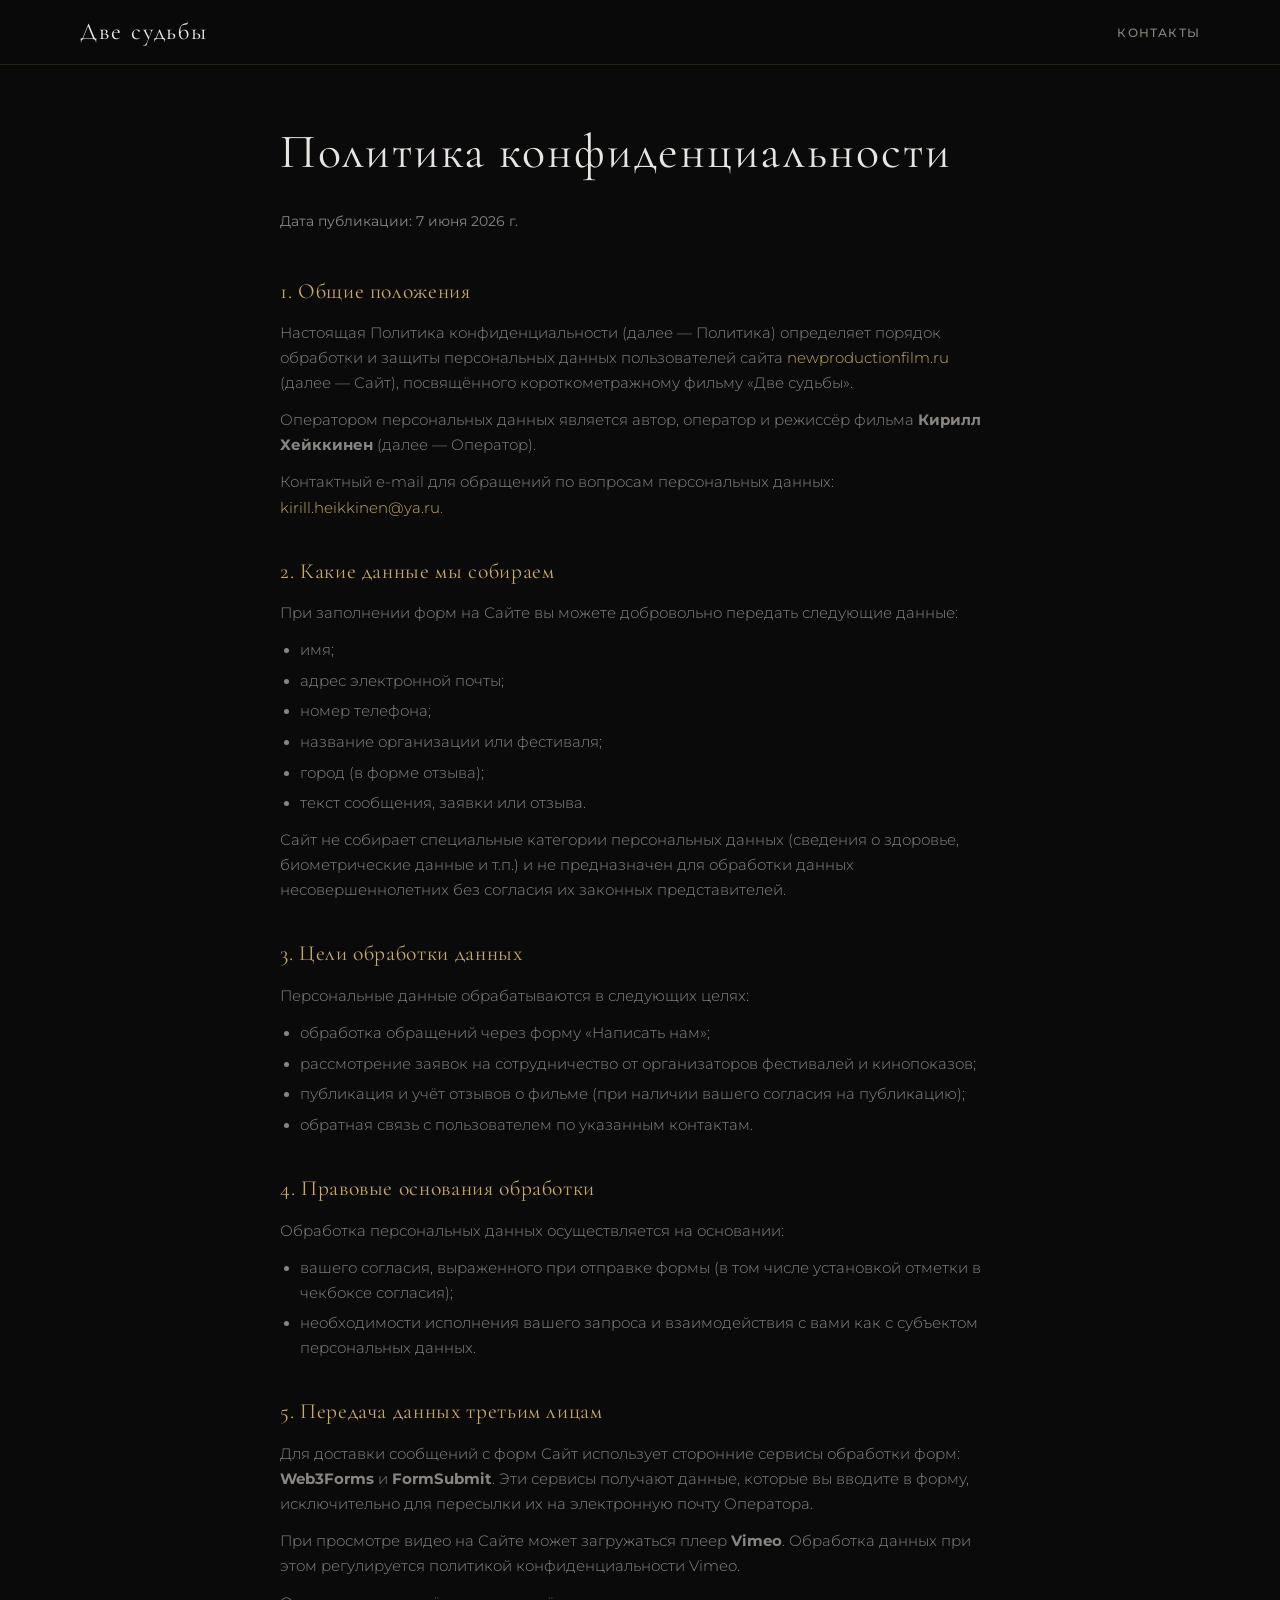
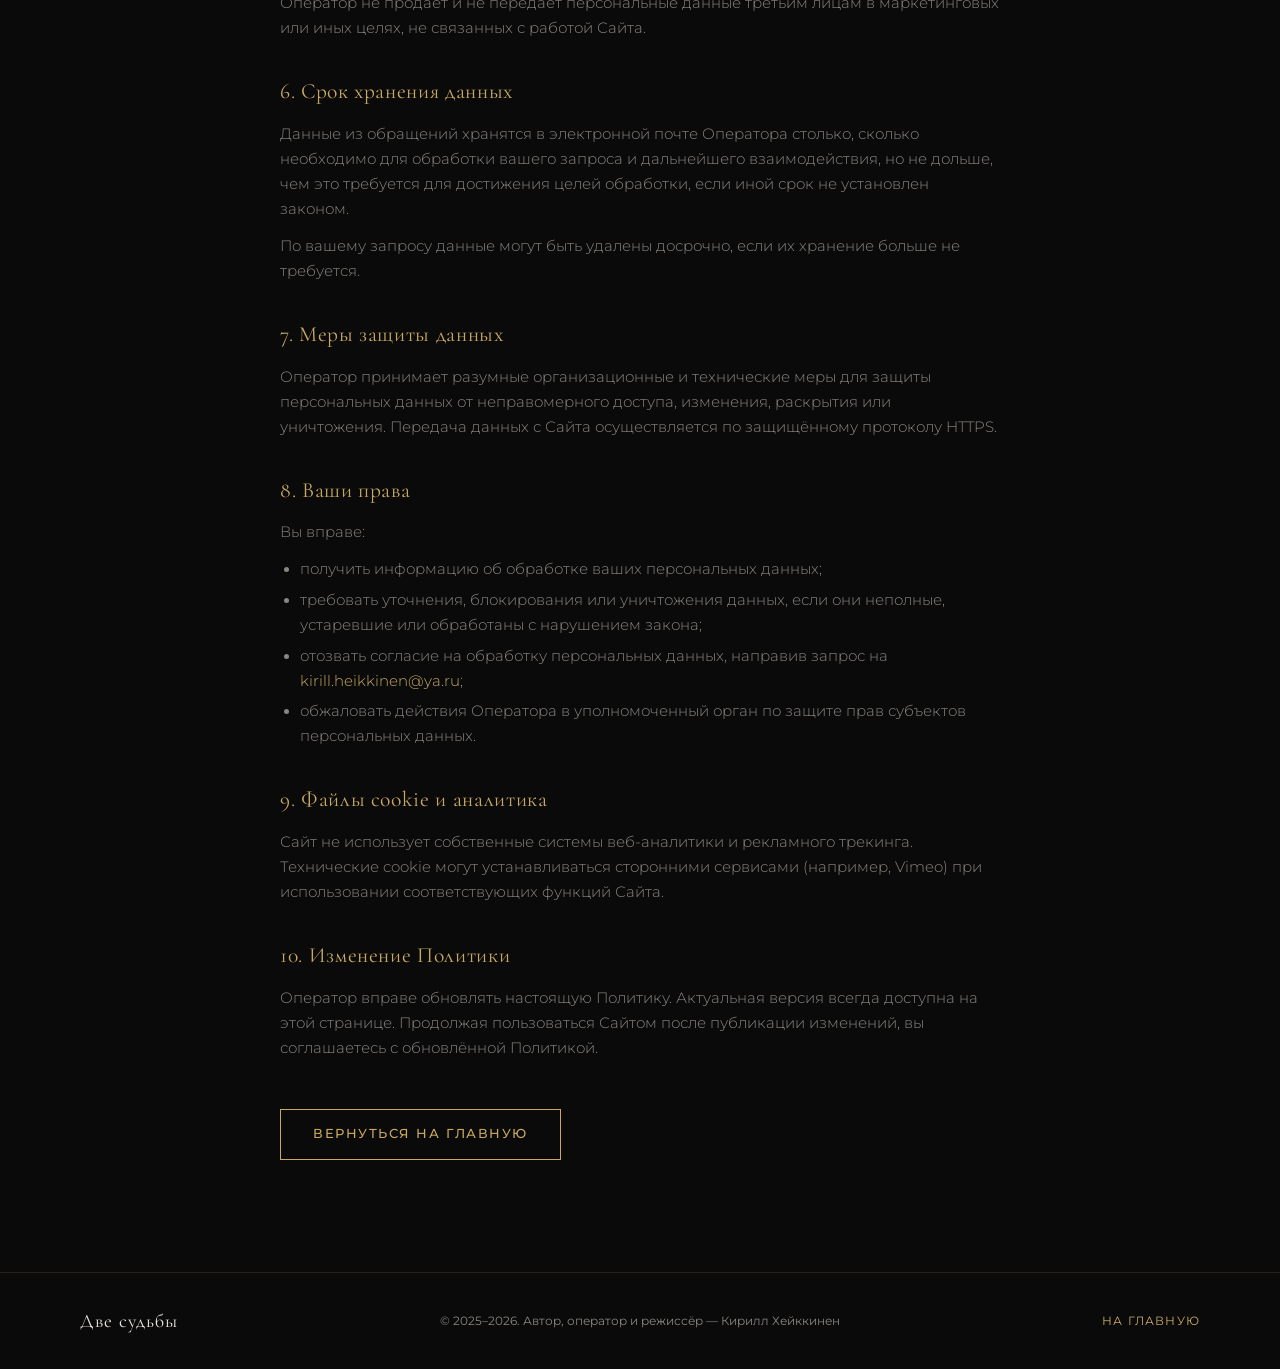
==== privacy.html @ acccfbc7 "политика конфеденциальности" ====
<!DOCTYPE html>
<html lang="ru">
<head>
  <meta charset="UTF-8">
  <meta name="viewport" content="width=device-width, initial-scale=1.0">
  <meta name="description" content="Политика конфиденциальности сайта короткометражного фильма «Две судьбы».">
  <title>Политика конфиденциальности — Две судьбы</title>
  <link rel="preconnect" href="https://fonts.googleapis.com">
  <link rel="preconnect" href="https://fonts.gstatic.com" crossorigin>
  <link href="https://fonts.googleapis.com/css2?family=Cormorant+Garamond:ital,wght@0,400;0,600;1,400&family=Montserrat:wght@300;400;500;600&display=swap" rel="stylesheet">
  <link rel="stylesheet" href="styles.css">
</head>
<body>
  <header class="header" id="top">
    <nav class="nav container">
      <a href="index.html" class="nav__logo">Две судьбы</a>
      <ul class="nav__list">
        <li><a href="index.html#contact">Контакты</a></li>
      </ul>
    </nav>
  </header>

  <main class="legal section">
    <div class="container legal__content">
      <h1 class="section__title">Политика конфиденциальности</h1>
      <p class="legal__updated">Дата публикации: 7 июня 2026 г.</p>

      <section class="legal__block">
        <h2>1. Общие положения</h2>
        <p>
          Настоящая Политика конфиденциальности (далее — Политика) определяет порядок обработки
          и защиты персональных данных пользователей сайта
          <a href="https://newproductionfilm.ru">newproductionfilm.ru</a>
          (далее — Сайт), посвящённого короткометражному фильму «Две судьбы».
        </p>
        <p>
          Оператором персональных данных является автор, оператор и режиссёр фильма
          <strong>Кирилл Хейккинен</strong> (далее — Оператор).
        </p>
        <p>
          Контактный e-mail для обращений по вопросам персональных данных:
          <a href="mailto:kirill.heikkinen@ya.ru">kirill.heikkinen@ya.ru</a>.
        </p>
      </section>

      <section class="legal__block">
        <h2>2. Какие данные мы собираем</h2>
        <p>При заполнении форм на Сайте вы можете добровольно передать следующие данные:</p>
        <ul>
          <li>имя;</li>
          <li>адрес электронной почты;</li>
          <li>номер телефона;</li>
          <li>название организации или фестиваля;</li>
          <li>город (в форме отзыва);</li>
          <li>текст сообщения, заявки или отзыва.</li>
        </ul>
        <p>
          Сайт не собирает специальные категории персональных данных (сведения о здоровье,
          биометрические данные и т.п.) и не предназначен для обработки данных несовершеннолетних
          без согласия их законных представителей.
        </p>
      </section>

      <section class="legal__block">
        <h2>3. Цели обработки данных</h2>
        <p>Персональные данные обрабатываются в следующих целях:</p>
        <ul>
          <li>обработка обращений через форму «Написать нам»;</li>
          <li>рассмотрение заявок на сотрудничество от организаторов фестивалей и кинопоказов;</li>
          <li>публикация и учёт отзывов о фильме (при наличии вашего согласия на публикацию);</li>
          <li>обратная связь с пользователем по указанным контактам.</li>
        </ul>
      </section>

      <section class="legal__block">
        <h2>4. Правовые основания обработки</h2>
        <p>Обработка персональных данных осуществляется на основании:</p>
        <ul>
          <li>вашего согласия, выраженного при отправке формы (в том числе установкой отметки в чекбоксе согласия);</li>
          <li>необходимости исполнения вашего запроса и взаимодействия с вами как с субъектом персональных данных.</li>
        </ul>
      </section>

      <section class="legal__block">
        <h2>5. Передача данных третьим лицам</h2>
        <p>
          Для доставки сообщений с форм Сайт использует сторонние сервисы обработки форм:
          <strong>Web3Forms</strong> и <strong>FormSubmit</strong>. Эти сервисы получают данные,
          которые вы вводите в форму, исключительно для пересылки их на электронную почту Оператора.
        </p>
        <p>
          При просмотре видео на Сайте может загружаться плеер <strong>Vimeo</strong>.
          Обработка данных при этом регулируется политикой конфиденциальности Vimeo.
        </p>
        <p>
          Оператор не продаёт и не передаёт персональные данные третьим лицам в маркетинговых
          или иных целях, не связанных с работой Сайта.
        </p>
      </section>

      <section class="legal__block">
        <h2>6. Срок хранения данных</h2>
        <p>
          Данные из обращений хранятся в электронной почте Оператора столько, сколько необходимо
          для обработки вашего запроса и дальнейшего взаимодействия, но не дольше, чем это требуется
          для достижения целей обработки, если иной срок не установлен законом.
        </p>
        <p>
          По вашему запросу данные могут быть удалены досрочно, если их хранение больше не требуется.
        </p>
      </section>

      <section class="legal__block">
        <h2>7. Меры защиты данных</h2>
        <p>
          Оператор принимает разумные организационные и технические меры для защиты персональных
          данных от неправомерного доступа, изменения, раскрытия или уничтожения. Передача данных
          с Сайта осуществляется по защищённому протоколу HTTPS.
        </p>
      </section>

      <section class="legal__block">
        <h2>8. Ваши права</h2>
        <p>Вы вправе:</p>
        <ul>
          <li>получить информацию об обработке ваших персональных данных;</li>
          <li>требовать уточнения, блокирования или уничтожения данных, если они неполные, устаревшие или обработаны с нарушением закона;</li>
          <li>отозвать согласие на обработку персональных данных, направив запрос на
            <a href="mailto:kirill.heikkinen@ya.ru">kirill.heikkinen@ya.ru</a>;</li>
          <li>обжаловать действия Оператора в уполномоченный орган по защите прав субъектов персональных данных.</li>
        </ul>
      </section>

      <section class="legal__block">
        <h2>9. Файлы cookie и аналитика</h2>
        <p>
          Сайт не использует собственные системы веб-аналитики и рекламного трекинга.
          Технические cookie могут устанавливаться сторонними сервисами (например, Vimeo)
          при использовании соответствующих функций Сайта.
        </p>
      </section>

      <section class="legal__block">
        <h2>10. Изменение Политики</h2>
        <p>
          Оператор вправе обновлять настоящую Политику. Актуальная версия всегда доступна
          на этой странице. Продолжая пользоваться Сайтом после публикации изменений,
          вы соглашаетесь с обновлённой Политикой.
        </p>
      </section>

      <p class="legal__back">
        <a href="index.html" class="btn btn--outline">Вернуться на главную</a>
      </p>
    </div>
  </main>

  <footer class="footer">
    <div class="container footer__inner">
      <p class="footer__title">Две судьбы</p>
      <p class="footer__copy">© 2025–2026. Автор, оператор и режиссёр — Кирилл Хейккинен</p>
      <a href="index.html" class="footer__top">На главную</a>
    </div>
  </footer>

  <script src="script.js"></script>
</body>
</html>
---- styles.css ----
/* ===== Variables ===== */
@font-face {
  font-family: 'MADE Evolve Sans EVO';
  font-style: normal;
  font-weight: 400;
  font-display: swap;
  src: url('fonts/made-evolve-sans-evo-regular.woff') format('woff');
}

:root {
  --bg: #0a0a0a;
  --bg-elevated: #111111;
  --bg-card: #161616;
  --text: #e8e4df;
  --text-muted: #8a8580;
  --accent: #c9a962;
  --accent-dim: #9a7d3a;
  --border: rgba(201, 169, 98, 0.15);
  --font-display: 'Cormorant Garamond', Georgia, serif;
  --font-body: 'Montserrat', system-ui, sans-serif;
  --container: min(1120px, 92vw);
  --radius: 4px;
  --transition: 0.35s cubic-bezier(0.4, 0, 0.2, 1);
}

/* ===== Reset ===== */
*, *::before, *::after { box-sizing: border-box; margin: 0; padding: 0; }

html {
  scroll-behavior: smooth;
  font-size: 16px;
}

body {
  font-family: var(--font-body);
  background: var(--bg);
  color: var(--text);
  line-height: 1.7;
  overflow-x: hidden;
}

img, video, iframe { display: block; max-width: 100%; }

a { color: var(--accent); text-decoration: none; transition: color var(--transition); }
a:hover { color: #dfc87a; }

.container { width: var(--container); margin-inline: auto; }

/* ===== Typography ===== */
.section { padding: clamp(4rem, 10vw, 7rem) 0; }

.section__title {
  font-family: var(--font-display);
  font-size: clamp(2rem, 5vw, 3rem);
  font-weight: 400;
  letter-spacing: 0.04em;
  margin-bottom: 1rem;
}

.section__subtitle {
  color: var(--text-muted);
  font-size: 0.95rem;
  font-weight: 300;
  max-width: 520px;
}

.section__header { margin-bottom: 2.5rem; }

/* ===== Buttons ===== */
.btn {
  display: inline-flex;
  align-items: center;
  justify-content: center;
  padding: 0.85rem 2rem;
  font-family: var(--font-body);
  font-size: 0.8rem;
  font-weight: 500;
  letter-spacing: 0.12em;
  text-transform: uppercase;
  border: none;
  cursor: pointer;
  transition: all var(--transition);
}

.btn--primary {
  background: var(--accent);
  color: var(--bg);
}

.btn--primary:hover {
  background: #dfc87a;
  color: var(--bg);
}

.btn--outline {
  background: transparent;
  color: var(--accent);
  border: 1px solid var(--accent);
}

.btn--outline:hover {
  background: var(--accent);
  color: var(--bg);
}

.btn--full { width: 100%; }

/* ===== Header ===== */
.header {
  position: fixed;
  top: 0;
  left: 0;
  right: 0;
  z-index: 100;
  background: rgba(10, 10, 10, 0.85);
  backdrop-filter: blur(12px);
  border-bottom: 1px solid var(--border);
}

.nav {
  display: flex;
  align-items: center;
  justify-content: space-between;
  height: 64px;
}

.nav__logo {
  font-family: var(--font-display);
  font-size: 1.5rem;
  color: var(--text);
  letter-spacing: 0.08em;
}

.nav__logo:hover { color: var(--accent); }

.nav__list {
  display: flex;
  gap: 1.75rem;
  list-style: none;
}

.nav__list a {
  color: var(--text-muted);
  font-size: 0.75rem;
  font-weight: 500;
  letter-spacing: 0.1em;
  text-transform: uppercase;
}

.nav__list a:hover { color: var(--text); }

.nav__toggle {
  display: none;
  flex-direction: column;
  gap: 5px;
  background: none;
  border: none;
  cursor: pointer;
  padding: 4px;
}

.nav__toggle span {
  display: block;
  width: 24px;
  height: 2px;
  background: var(--text);
  transition: var(--transition);
}

/* ===== Hero ===== */
.hero {
  position: relative;
  background: var(--bg);
  padding: calc(64px + 1.5rem) 0 4rem;
}

.hero__intro {
  text-align: center;
  margin-bottom: 1.75rem;
}

.hero__label {
  font-size: 0.7rem;
  letter-spacing: 0.25em;
  text-transform: uppercase;
  color: var(--accent);
  margin-bottom: 1rem;
}

.hero__title {
  font-family: 'MADE Evolve Sans EVO', var(--font-body), sans-serif;
  font-size: clamp(2.5rem, 10vw, 5.5rem);
  font-weight: 400;
  line-height: 1;
  letter-spacing: 0.06em;
  margin: 0;
}

.hero__photo {
  width: 100%;
  margin: 0;
  line-height: 0;
}

.hero__photo img {
  width: 100%;
  max-width: none;
  height: auto;
  display: block;
}

.hero__footer {
  text-align: center;
  max-width: 720px;
  margin-top: 2rem;
}

.hero__tagline {
  font-family: var(--font-display);
  font-size: clamp(1.1rem, 2.5vw, 1.45rem);
  font-style: italic;
  font-weight: 400;
  color: var(--text-muted);
  line-height: 1.6;
  margin: 0 0 2rem;
}

.hero__scroll {
  position: absolute;
  bottom: 2rem;
  left: 50%;
  transform: translateX(-50%);
  z-index: 2;
  display: flex;
  flex-direction: column;
  align-items: center;
  gap: 0.5rem;
  color: var(--text-muted);
  font-size: 0.65rem;
  letter-spacing: 0.2em;
  text-transform: uppercase;
  animation: bounce 2.5s ease-in-out infinite;
}

@keyframes bounce {
  0%, 100% { transform: translateX(-50%) translateY(0); }
  50% { transform: translateX(-50%) translateY(8px); }
}

/* ===== About ===== */
.about { background: var(--bg-elevated); }

.about__grid {
  display: grid;
  grid-template-columns: 1fr 1fr;
  gap: 3rem;
  align-items: start;
}

.about__text p {
  color: var(--text-muted);
  margin-bottom: 1.25rem;
  font-weight: 300;
}

.about__text strong { color: var(--accent); font-weight: 500; }

.about__stats {
  display: grid;
  grid-template-columns: 1fr 1fr;
  gap: 1rem;
}

.stat {
  background: var(--bg-card);
  border: 1px solid var(--border);
  padding: 1.5rem;
  text-align: center;
}

.stat__number {
  display: block;
  font-family: var(--font-display);
  font-size: 2rem;
  color: var(--accent);
  margin-bottom: 0.5rem;
}

.stat__label {
  font-size: 0.75rem;
  color: var(--text-muted);
  letter-spacing: 0.05em;
}

/* ===== Video ===== */
.video-block { max-width: 900px; margin-inline: auto; }

.video-wrapper {
  position: relative;
  aspect-ratio: 16 / 9;
  background: #000;
  border: 1px solid var(--border);
  overflow: hidden;
}

.video-wrapper iframe,
.video-wrapper video {
  position: absolute;
  inset: 0;
  width: 100%;
  height: 100%;
  border: none;
}

.video-poster {
  position: absolute;
  inset: 0;
  display: flex;
  flex-direction: column;
  align-items: center;
  justify-content: center;
  gap: 1.25rem;
  width: 100%;
  height: 100%;
  margin: 0;
  padding: 2rem;
  border: none;
  background:
    radial-gradient(ellipse at center, rgba(201, 169, 98, 0.12) 0%, transparent 70%),
    #000;
  color: var(--text);
  font-family: var(--font-body);
  cursor: pointer;
  transition: background var(--transition), color var(--transition);
}

.video-poster:hover,
.video-poster:focus-visible {
  background:
    radial-gradient(ellipse at center, rgba(201, 169, 98, 0.2) 0%, transparent 70%),
    #0d0d0d;
  color: var(--accent);
  outline: none;
}

.video-poster__icon {
  color: var(--accent);
  transition: transform var(--transition), color var(--transition);
}

.video-poster:hover .video-poster__icon,
.video-poster:focus-visible .video-poster__icon {
  transform: scale(1.06);
  color: #dfc87a;
}

.video-poster__label {
  font-size: 0.8rem;
  letter-spacing: 0.2em;
  text-transform: uppercase;
}

.video-block__hint {
  margin-top: 1rem;
  font-size: 0.75rem;
  color: var(--text-muted);
  text-align: center;
}

.video-block__hint code {
  background: var(--bg-card);
  padding: 0.15em 0.4em;
  border-radius: 3px;
  font-size: 0.85em;
}

/* ===== Team ===== */
.team { background: var(--bg-elevated); }

.team__featured {
  max-width: 560px;
  margin: 2.5rem auto 0;
  text-align: center;
}

.team__featured-photo {
  overflow: hidden;
  background: linear-gradient(135deg, #1a1815 0%, #0d0d0d 100%);
  border: 1px solid var(--border);
}

.team__featured-photo img {
  width: 100%;
  height: auto;
  object-fit: cover;
}

.team__featured-caption {
  margin-top: 1.75rem;
  color: var(--text-muted);
  font-size: 1rem;
  font-weight: 300;
  line-height: 1.7;
}

.team__featured-caption p + p {
  margin-top: 1.25rem;
}

.team__grid {
  display: grid;
  grid-template-columns: repeat(auto-fit, minmax(280px, 1fr));
  gap: 2rem;
  margin-top: 2.5rem;
}

.team-card {
  display: flex;
  flex-direction: column;
  background: var(--bg-card);
  border: 1px solid var(--border);
  overflow: hidden;
}

.team-card__photo {
  aspect-ratio: 4 / 5;
  overflow: hidden;
  background: linear-gradient(135deg, #1a1815 0%, #0d0d0d 100%);
}

.team-card__photo img {
  width: 100%;
  height: 100%;
  object-fit: cover;
  transition: transform 0.6s ease;
}

.team-card:hover .team-card__photo img { transform: scale(1.04); }

.team-card__photo--placeholder::after {
  content: 'Фото';
  position: absolute;
  inset: 0;
  display: flex;
  align-items: center;
  justify-content: center;
  color: var(--text-muted);
  font-size: 0.85rem;
  letter-spacing: 0.1em;
}

.team-card__photo { position: relative; }

.team-card__info { padding: 1.5rem; }

.team-card__info h3 {
  font-family: var(--font-display);
  font-size: 1.6rem;
  font-weight: 400;
  margin-bottom: 0.35rem;
}

.team-card__role {
  color: var(--accent);
  font-size: 0.8rem;
  letter-spacing: 0.08em;
  text-transform: uppercase;
  margin-bottom: 0.5rem;
}

.team-card__desc {
  color: var(--text-muted);
  font-size: 0.9rem;
  font-weight: 300;
}

/* ===== Vertical Videos ===== */
.vertical-videos {
  display: flex;
  justify-content: center;
  gap: 2rem;
  flex-wrap: wrap;
}

.vertical-video { text-align: center; }

.vertical-video__frame {
  width: min(280px, 80vw);
  aspect-ratio: 9 / 16;
  background: #000;
  border: 1px solid var(--border);
  overflow: hidden;
  margin-inline: auto;
}

.vertical-video__frame video {
  width: 100%;
  height: 100%;
  object-fit: cover;
}

.vertical-video__frame--placeholder {
  display: flex;
  align-items: center;
  justify-content: center;
  background: var(--bg-card);
}

.vertical-video__coming {
  text-align: center;
  color: var(--text-muted);
}

.vertical-video__coming svg { margin: 0 auto 1rem; opacity: 0.4; }

.vertical-video__coming p {
  font-size: 0.85rem;
  line-height: 1.5;
}

.vertical-video__caption {
  margin-top: 0.75rem;
  font-size: 0.8rem;
  color: var(--text-muted);
  letter-spacing: 0.08em;
}

/* ===== Gallery ===== */
.gallery { background: var(--bg); }

.gallery__grid {
  display: grid;
  grid-template-columns: repeat(6, 1fr);
  gap: 1rem;
  max-width: 960px;
  margin-inline: auto;
}

.gallery__item {
  position: relative;
  overflow: hidden;
  border: 1px solid var(--border);
  padding: 0;
  cursor: pointer;
  background: var(--bg-card);
  min-height: 0;
}

.gallery__item--hero {
  grid-column: 1 / -1;
  aspect-ratio: 3 / 2;
}

.gallery__item--pair {
  grid-column: span 3;
  aspect-ratio: 3 / 2;
}

.gallery__item--trio {
  grid-column: span 2;
  aspect-ratio: 3 / 4;
}

.gallery__item img {
  width: 100%;
  height: 100%;
  object-fit: cover;
  object-position: center;
  transition: transform 0.6s ease, opacity 0.5s ease;
}

.gallery__item::after {
  content: '';
  position: absolute;
  inset: 0;
  background: rgba(201, 169, 98, 0);
  transition: background var(--transition);
  pointer-events: none;
}

.gallery__item:hover img { transform: scale(1.04); }
.gallery__item:hover::after { background: rgba(201, 169, 98, 0.1); }

.gallery__item:focus-visible {
  outline: 2px solid var(--accent);
  outline-offset: 2px;
}

@media (max-width: 720px) {
  .gallery__grid {
    grid-template-columns: repeat(2, 1fr);
    max-width: 100%;
  }

  .gallery__item--hero {
    grid-column: 1 / -1;
  }

  .gallery__item--pair {
    grid-column: span 1;
    aspect-ratio: 4 / 3;
  }

  .gallery__item--trio {
    grid-column: span 1;
    aspect-ratio: 3 / 4;
  }

  .gallery__item--trio:last-child {
    grid-column: 1 / -1;
    max-width: 50%;
    margin-inline: auto;
    width: 100%;
  }
}

@media (max-width: 520px) {
  .gallery__grid {
    grid-template-columns: 1fr;
    gap: 0.75rem;
  }

  .gallery__item--hero,
  .gallery__item--pair {
    grid-column: 1 / -1;
    max-width: none;
    aspect-ratio: 3 / 2;
  }

  .gallery__item--trio {
    grid-column: 1 / -1;
    max-width: none;
    aspect-ratio: 3 / 4;
  }
}

/* ===== Contact ===== */
.contact { background: var(--bg-elevated); }

.contact__grid {
  display: grid;
  grid-template-columns: 1fr 1.2fr;
  gap: 3rem;
  align-items: start;
}

.contact__info p {
  color: var(--text-muted);
  font-weight: 300;
  margin-bottom: 1.5rem;
}

.contact__links { list-style: none; }

.contact__links li {
  display: flex;
  align-items: center;
  gap: 0.75rem;
  margin-bottom: 0.75rem;
}

.contact__icon { font-size: 1.1rem; }

.contact__link-btn {
  background: none;
  border: none;
  padding: 0;
  font: inherit;
  color: var(--accent);
  cursor: pointer;
  text-align: left;
  transition: color var(--transition);
}

.contact__link-btn:hover { color: #dfc87a; }

.contact__write-btn { margin-top: 1.75rem; }

.contact-form,
.review-form {
  background: var(--bg-card);
  border: 1px solid var(--border);
  padding: 2rem;
}

.contact-form__title,
.review-form__title {
  font-family: var(--font-display);
  font-size: 1.3rem;
  font-weight: 400;
  margin-bottom: 1.5rem;
  line-height: 1.4;
}

.form-group { margin-bottom: 1.25rem; }

.form-row {
  display: grid;
  grid-template-columns: 1fr 1fr;
  gap: 1rem;
}

.form-group label {
  display: block;
  font-size: 0.7rem;
  letter-spacing: 0.1em;
  text-transform: uppercase;
  color: var(--text-muted);
  margin-bottom: 0.4rem;
}

.form-group input,
.form-group textarea {
  width: 100%;
  padding: 0.75rem 1rem;
  background: var(--bg);
  border: 1px solid var(--border);
  color: var(--text);
  font-family: var(--font-body);
  font-size: 0.9rem;
  transition: border-color var(--transition);
}

.form-group input:focus,
.form-group textarea:focus {
  outline: none;
  border-color: var(--accent);
}

.form-group textarea { resize: vertical; min-height: 100px; }

.form-success {
  margin-top: 1rem;
  color: var(--accent);
  font-size: 0.85rem;
  text-align: center;
}

.form-error {
  margin-top: 1rem;
  color: #c96a62;
  font-size: 0.85rem;
  text-align: center;
}

.form-checkbox {
  display: flex;
  align-items: flex-start;
  gap: 0.75rem;
  margin-bottom: 1.25rem;
}

.form-checkbox input[type="checkbox"] {
  width: 1rem;
  height: 1rem;
  margin-top: 0.2rem;
  flex-shrink: 0;
  accent-color: var(--accent);
  cursor: pointer;
}

.form-checkbox label {
  font-size: 0.85rem;
  font-weight: 300;
  color: var(--text-muted);
  line-height: 1.5;
  text-transform: none;
  letter-spacing: normal;
  cursor: pointer;
}

.form-botcheck {
  position: absolute;
  left: -9999px;
  opacity: 0;
  pointer-events: none;
}

/* ===== Modal ===== */
.modal {
  position: fixed;
  inset: 0;
  z-index: 300;
  display: flex;
  align-items: center;
  justify-content: center;
  padding: 1.5rem;
}

.modal[hidden] { display: none; }

.modal__backdrop {
  position: absolute;
  inset: 0;
  background: rgba(0, 0, 0, 0.88);
  backdrop-filter: blur(4px);
}

.modal__panel {
  position: relative;
  width: min(100%, 540px);
  max-height: min(92vh, 720px);
  overflow-y: auto;
  z-index: 1;
}

.modal__panel .contact-form {
  margin: 0;
}

.modal__close {
  position: absolute;
  top: 0.75rem;
  right: 0.75rem;
  z-index: 2;
  background: none;
  border: none;
  color: var(--text-muted);
  font-size: 2rem;
  line-height: 1;
  cursor: pointer;
  padding: 0.25rem 0.5rem;
  transition: color var(--transition);
}

.modal__close:hover { color: var(--accent); }

/* ===== Reviews ===== */
.reviews__grid {
  display: grid;
  grid-template-columns: repeat(auto-fit, minmax(280px, 1fr));
  gap: 1.5rem;
  margin-bottom: 3rem;
}

.review-card {
  background: var(--bg-card);
  border: 1px solid var(--border);
  border-left: 3px solid var(--accent);
  padding: 1.75rem;
}

.review-card p {
  font-family: var(--font-display);
  font-size: 1.15rem;
  font-style: italic;
  line-height: 1.6;
  margin-bottom: 1rem;
}

.review-card footer {
  font-size: 0.75rem;
  color: var(--text-muted);
  letter-spacing: 0.05em;
}

.review-form { max-width: 640px; }

/* ===== Footer ===== */
.footer {
  border-top: 1px solid var(--border);
  padding: 2rem 0;
}

.footer__inner {
  display: flex;
  flex-wrap: wrap;
  align-items: center;
  justify-content: space-between;
  gap: 1rem;
}

.footer__title {
  font-family: var(--font-display);
  font-size: 1.2rem;
  letter-spacing: 0.06em;
}

.footer__copy {
  font-size: 0.75rem;
  color: var(--text-muted);
}

.footer__top {
  font-size: 0.75rem;
  letter-spacing: 0.1em;
  text-transform: uppercase;
}

.footer__legal {
  width: 100%;
  text-align: center;
  font-size: 0.75rem;
  color: var(--text-muted);
}

/* ===== Legal pages ===== */
.legal__content {
  max-width: 720px;
}

.legal__updated {
  color: var(--text-muted);
  font-size: 0.85rem;
  margin-bottom: 2.5rem;
}

.legal__block {
  margin-bottom: 2rem;
}

.legal__block h2 {
  font-family: var(--font-display);
  font-size: 1.35rem;
  font-weight: 400;
  letter-spacing: 0.03em;
  margin-bottom: 0.75rem;
  color: var(--accent);
}

.legal__block p,
.legal__block li {
  color: var(--text-muted);
  font-size: 0.92rem;
  font-weight: 300;
}

.legal__block p {
  margin-bottom: 0.75rem;
}

.legal__block ul {
  margin: 0.5rem 0 0.75rem 1.25rem;
}

.legal__block li {
  margin-bottom: 0.35rem;
}

.legal__back {
  margin-top: 3rem;
}

/* ===== Lightbox ===== */
.lightbox {
  position: fixed;
  inset: 0;
  z-index: 200;
  background: rgba(0, 0, 0, 0.92);
  display: flex;
  align-items: center;
  justify-content: center;
}

.lightbox[hidden] { display: none; }

.lightbox__img {
  max-width: 90vw;
  max-height: 85vh;
  object-fit: contain;
}

.lightbox__close,
.lightbox__prev,
.lightbox__next {
  position: absolute;
  background: none;
  border: none;
  color: var(--text);
  font-size: 2rem;
  cursor: pointer;
  padding: 1rem;
  line-height: 1;
  transition: color var(--transition);
  z-index: 1;
}

.lightbox__close:hover,
.lightbox__prev:hover,
.lightbox__next:hover { color: var(--accent); }

.lightbox__close { top: 1rem; right: 1rem; font-size: 2.5rem; }
.lightbox__prev { left: 1rem; top: 50%; transform: translateY(-50%); }
.lightbox__next { right: 1rem; top: 50%; transform: translateY(-50%); }

/* ===== Reveal Animation ===== */
.reveal {
  opacity: 0;
  transform: translateY(24px);
  transition: opacity 0.7s ease, transform 0.7s ease;
}

.reveal.visible {
  opacity: 1;
  transform: translateY(0);
}

/* ===== Responsive ===== */
@media (max-width: 768px) {
  .nav__toggle { display: flex; }

  .nav__list {
    position: fixed;
    top: 64px;
    left: 0;
    right: 0;
    background: rgba(10, 10, 10, 0.97);
    flex-direction: column;
    padding: 1.5rem 2rem 2rem;
    gap: 1.25rem;
    border-bottom: 1px solid var(--border);
    transform: translateY(-120%);
    opacity: 0;
    pointer-events: none;
    transition: var(--transition);
  }

  .nav__list.open {
    transform: translateY(0);
    opacity: 1;
    pointer-events: auto;
  }

  .about__grid,
  .contact__grid {
    grid-template-columns: 1fr;
  }

  .form-row { grid-template-columns: 1fr; }

  .about__stats { grid-template-columns: 1fr 1fr; }

  .hero__scroll { display: none; }
}

@media (max-width: 480px) {
  .about__stats { grid-template-columns: 1fr; }
}
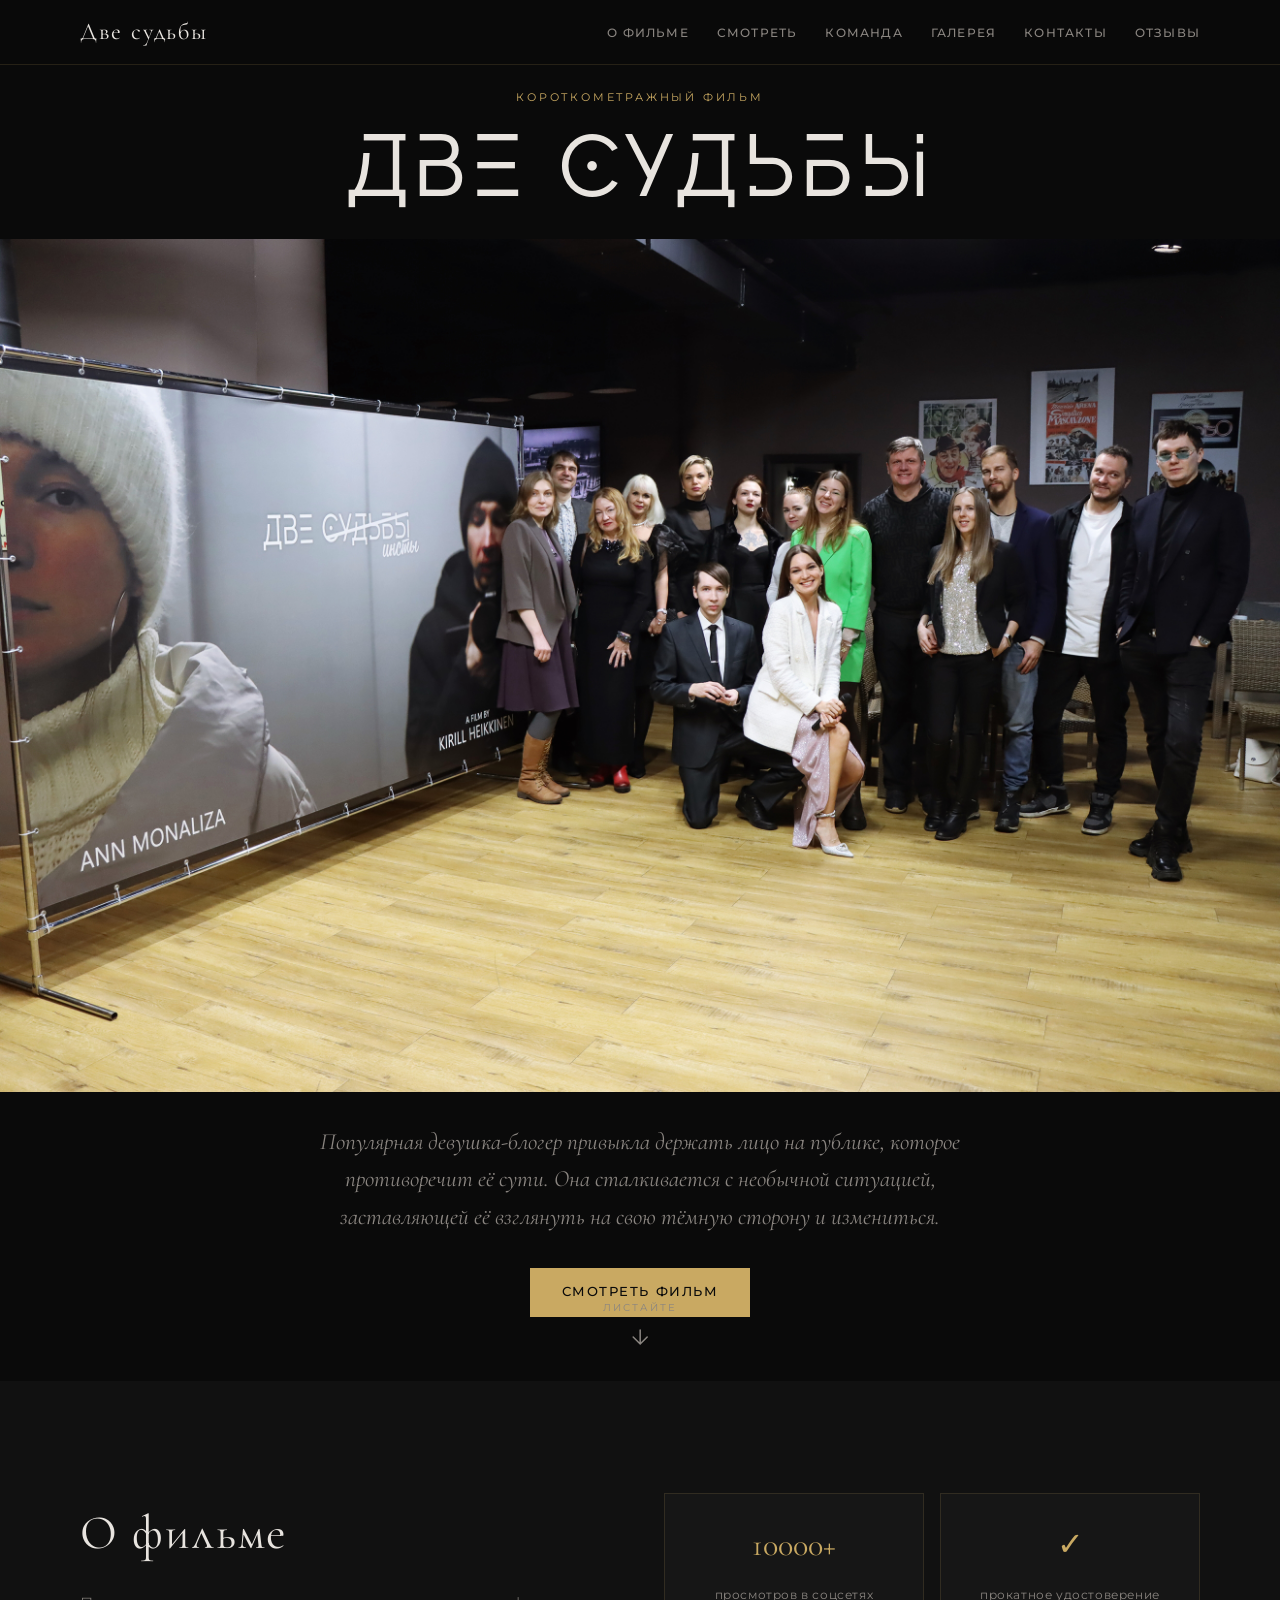
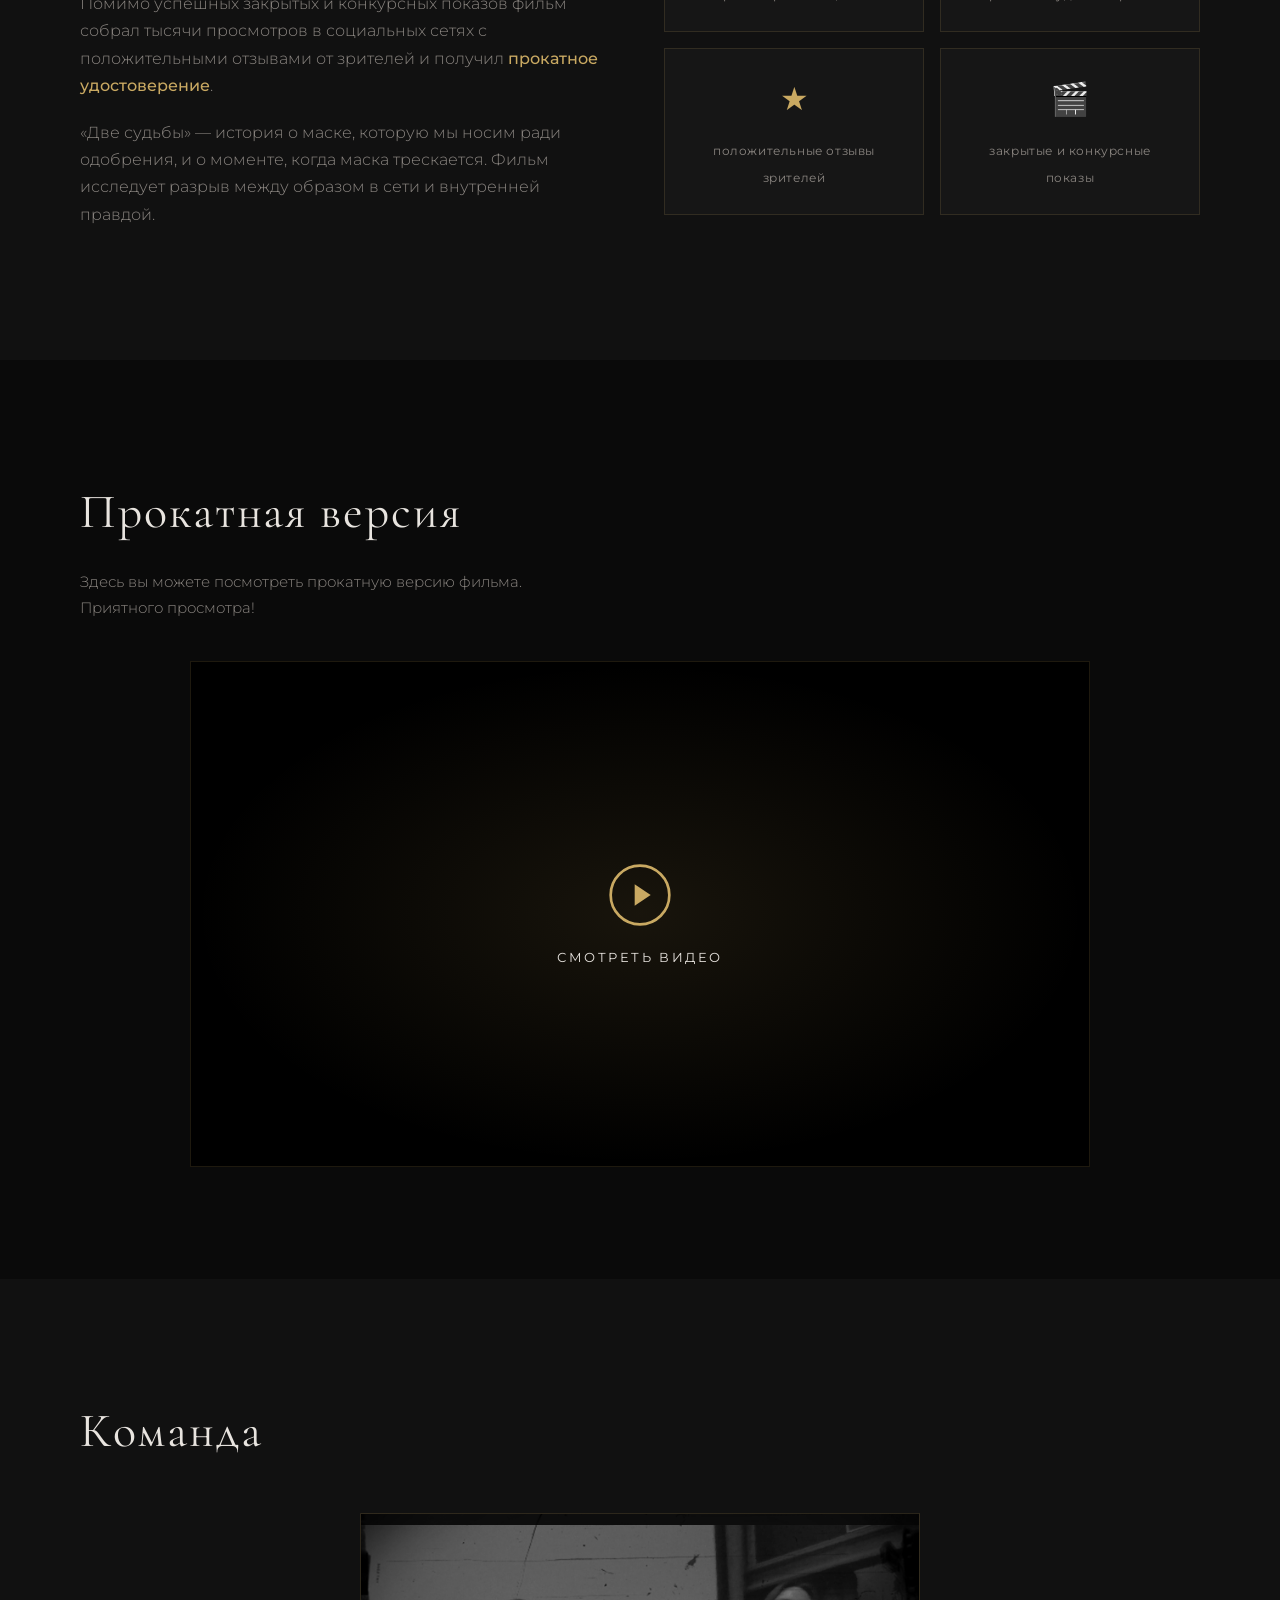
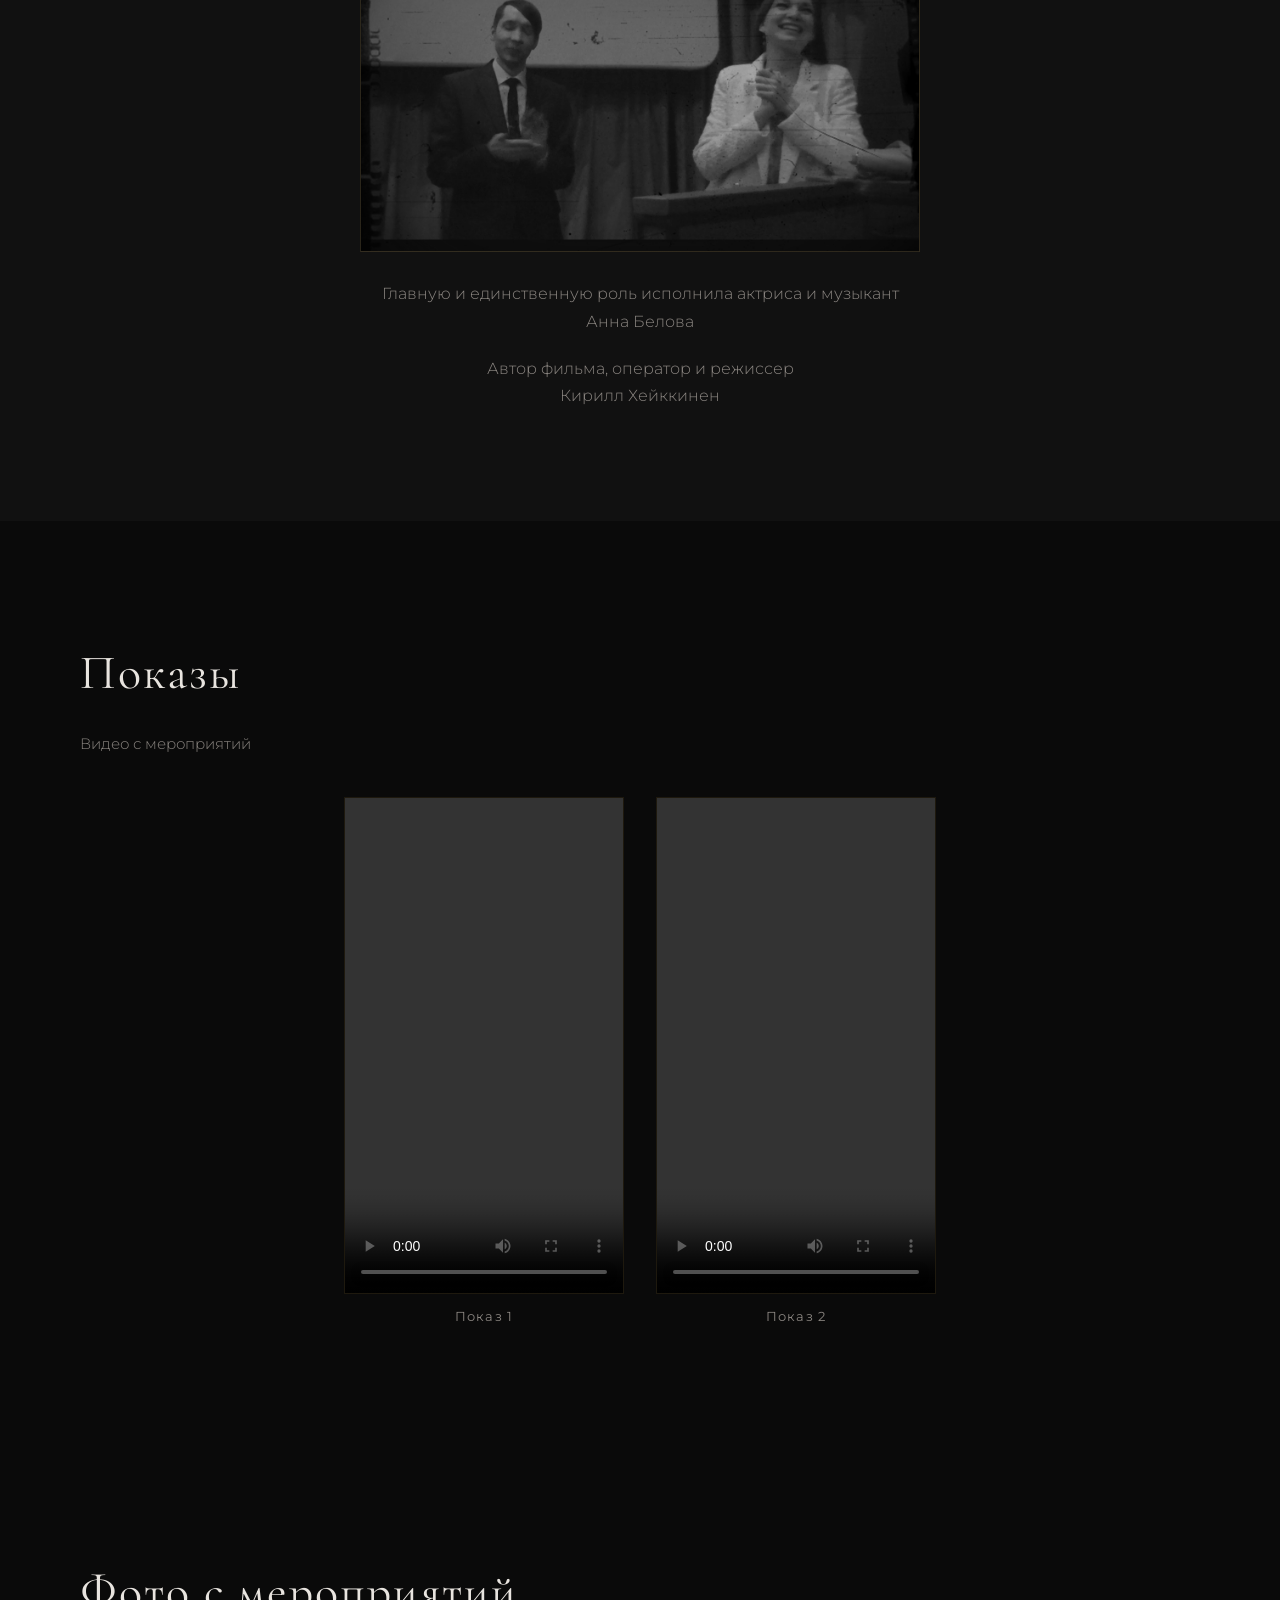
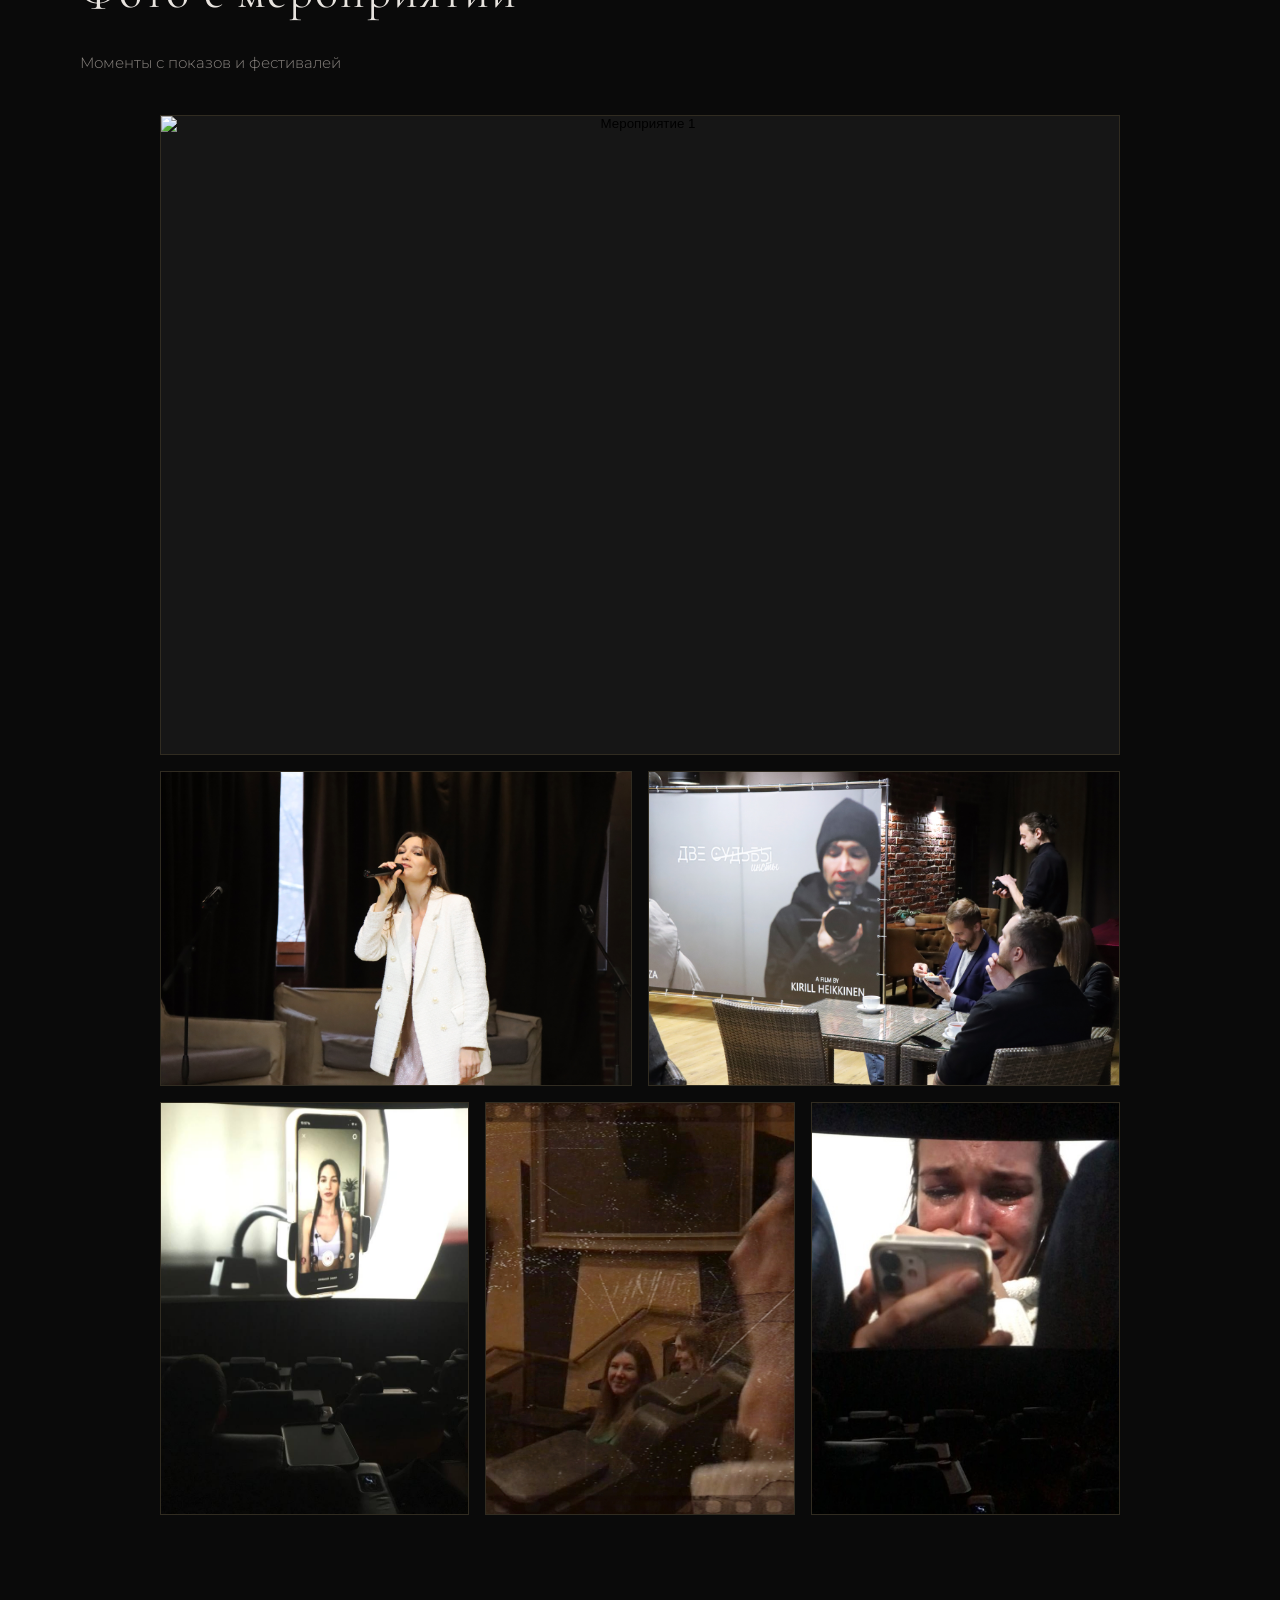
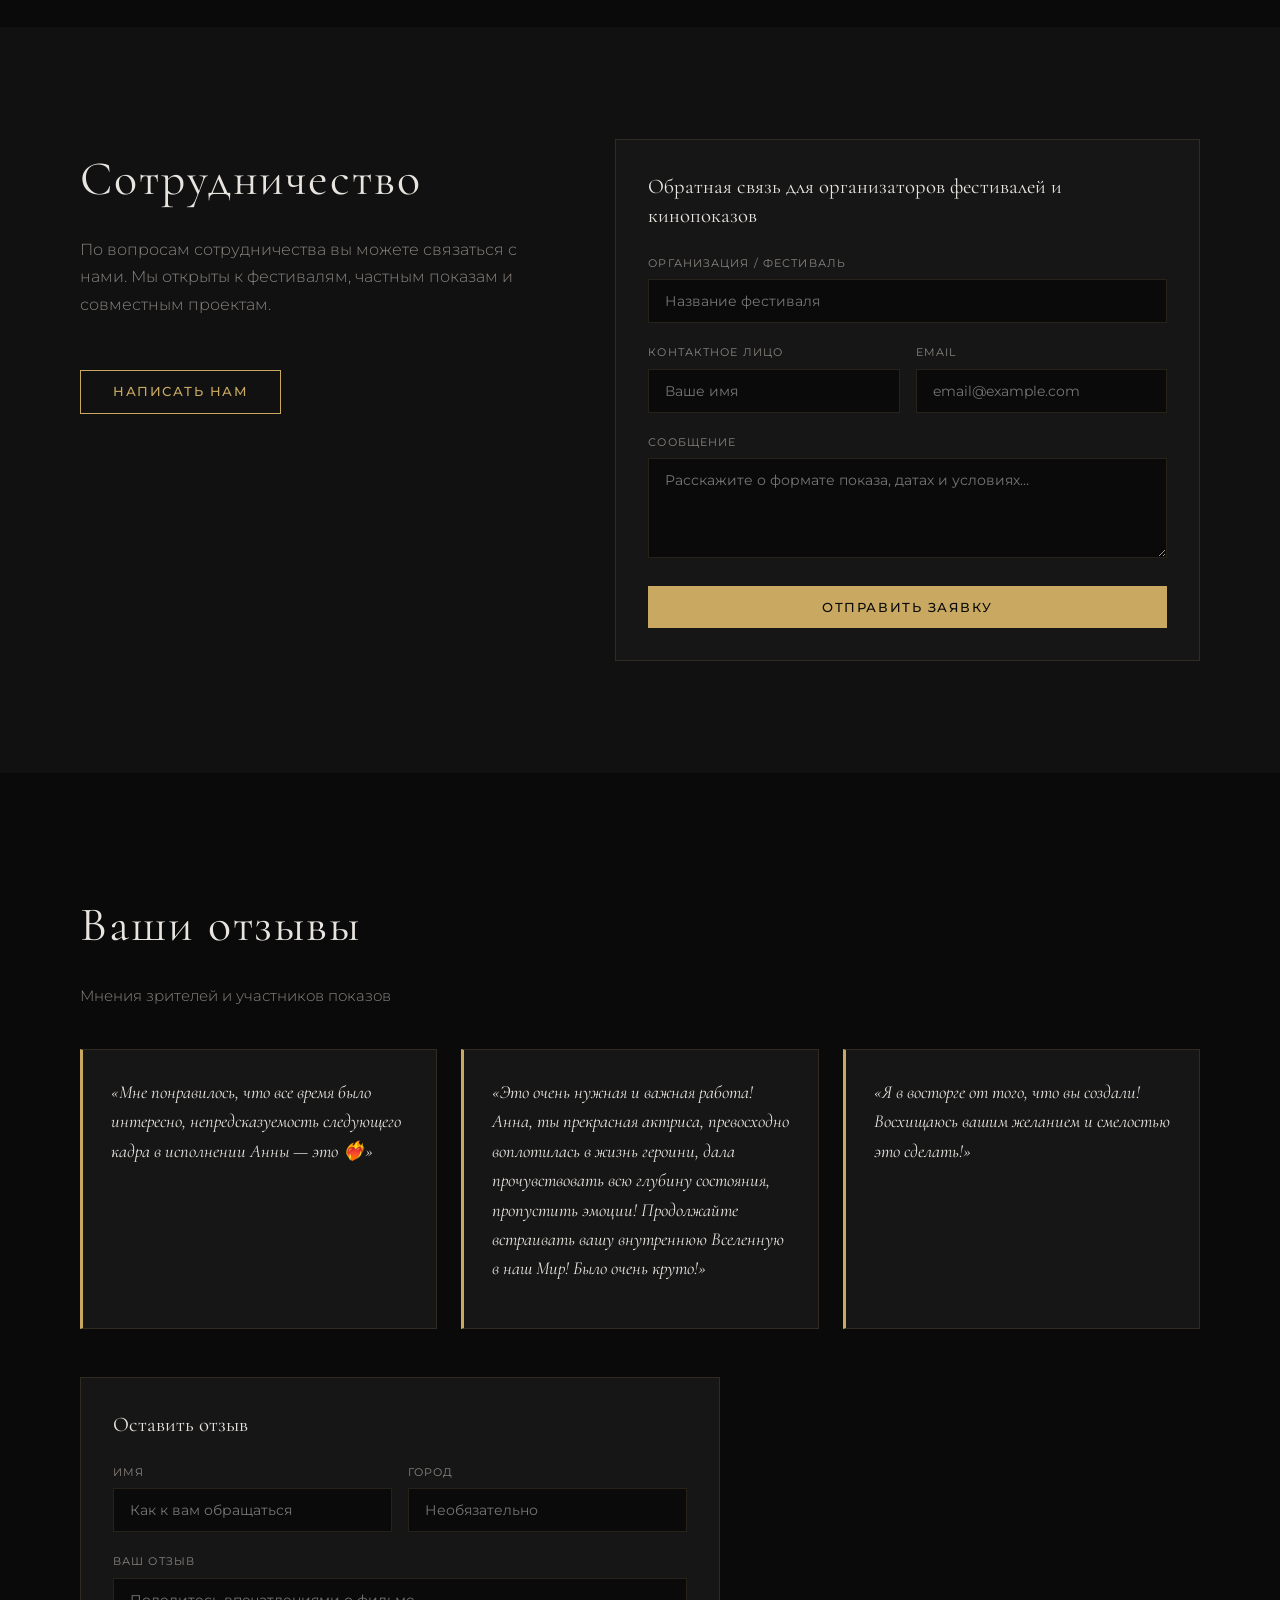
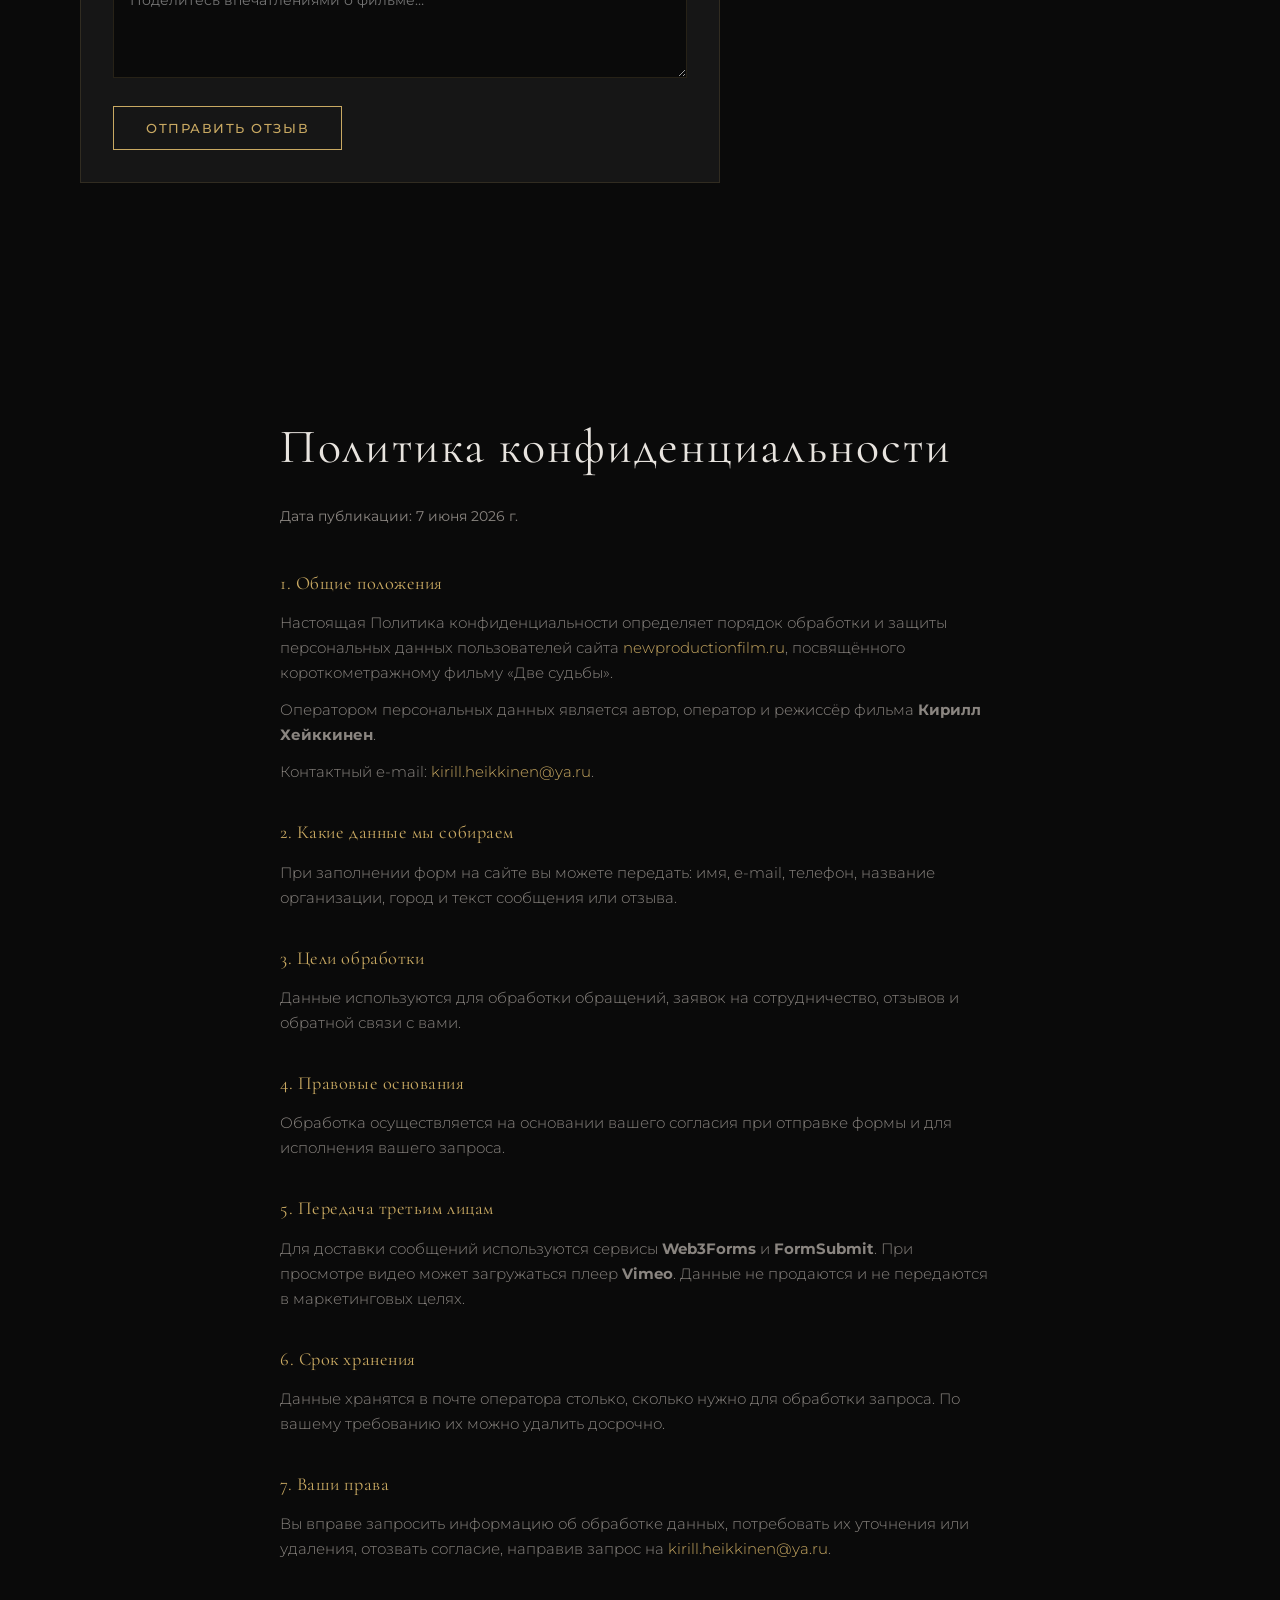
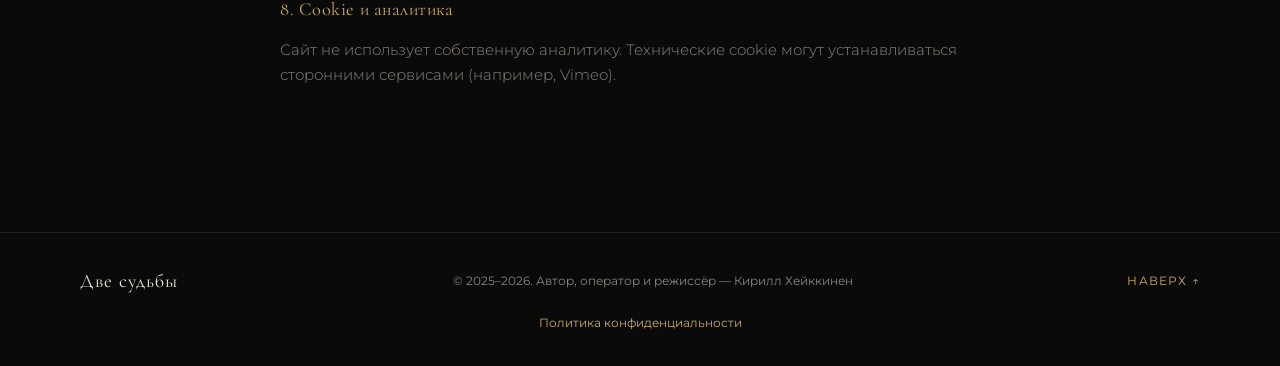
==== commit c6c5ea44: "обновили политику конфиденциальности" ====
--- a/privacy.html
+++ b/privacy.html
@@ -2,167 +2,12 @@
 <html lang="ru">
 <head>
   <meta charset="UTF-8">
+  <meta http-equiv="refresh" content="0;url=index.html#privacy">
   <meta name="viewport" content="width=device-width, initial-scale=1.0">
-  <meta name="description" content="Политика конфиденциальности сайта короткометражного фильма «Две судьбы».">
   <title>Политика конфиденциальности — Две судьбы</title>
-  <link rel="preconnect" href="https://fonts.googleapis.com">
-  <link rel="preconnect" href="https://fonts.gstatic.com" crossorigin>
-  <link href="https://fonts.googleapis.com/css2?family=Cormorant+Garamond:ital,wght@0,400;0,600;1,400&family=Montserrat:wght@300;400;500;600&display=swap" rel="stylesheet">
-  <link rel="stylesheet" href="styles.css">
+  <script>location.replace('index.html#privacy');</script>
 </head>
 <body>
-  <header class="header" id="top">
-    <nav class="nav container">
-      <a href="index.html" class="nav__logo">Две судьбы</a>
-      <ul class="nav__list">
-        <li><a href="index.html#contact">Контакты</a></li>
-      </ul>
-    </nav>
-  </header>
-
-  <main class="legal section">
-    <div class="container legal__content">
-      <h1 class="section__title">Политика конфиденциальности</h1>
-      <p class="legal__updated">Дата публикации: 7 июня 2026 г.</p>
-
-      <section class="legal__block">
-        <h2>1. Общие положения</h2>
-        <p>
-          Настоящая Политика конфиденциальности (далее — Политика) определяет порядок обработки
-          и защиты персональных данных пользователей сайта
-          <a href="https://newproductionfilm.ru">newproductionfilm.ru</a>
-          (далее — Сайт), посвящённого короткометражному фильму «Две судьбы».
-        </p>
-        <p>
-          Оператором персональных данных является автор, оператор и режиссёр фильма
-          <strong>Кирилл Хейккинен</strong> (далее — Оператор).
-        </p>
-        <p>
-          Контактный e-mail для обращений по вопросам персональных данных:
-          <a href="mailto:kirill.heikkinen@ya.ru">kirill.heikkinen@ya.ru</a>.
-        </p>
-      </section>
-
-      <section class="legal__block">
-        <h2>2. Какие данные мы собираем</h2>
-        <p>При заполнении форм на Сайте вы можете добровольно передать следующие данные:</p>
-        <ul>
-          <li>имя;</li>
-          <li>адрес электронной почты;</li>
-          <li>номер телефона;</li>
-          <li>название организации или фестиваля;</li>
-          <li>город (в форме отзыва);</li>
-          <li>текст сообщения, заявки или отзыва.</li>
-        </ul>
-        <p>
-          Сайт не собирает специальные категории персональных данных (сведения о здоровье,
-          биометрические данные и т.п.) и не предназначен для обработки данных несовершеннолетних
-          без согласия их законных представителей.
-        </p>
-      </section>
-
-      <section class="legal__block">
-        <h2>3. Цели обработки данных</h2>
-        <p>Персональные данные обрабатываются в следующих целях:</p>
-        <ul>
-          <li>обработка обращений через форму «Написать нам»;</li>
-          <li>рассмотрение заявок на сотрудничество от организаторов фестивалей и кинопоказов;</li>
-          <li>публикация и учёт отзывов о фильме (при наличии вашего согласия на публикацию);</li>
-          <li>обратная связь с пользователем по указанным контактам.</li>
-        </ul>
-      </section>
-
-      <section class="legal__block">
-        <h2>4. Правовые основания обработки</h2>
-        <p>Обработка персональных данных осуществляется на основании:</p>
-        <ul>
-          <li>вашего согласия, выраженного при отправке формы (в том числе установкой отметки в чекбоксе согласия);</li>
-          <li>необходимости исполнения вашего запроса и взаимодействия с вами как с субъектом персональных данных.</li>
-        </ul>
-      </section>
-
-      <section class="legal__block">
-        <h2>5. Передача данных третьим лицам</h2>
-        <p>
-          Для доставки сообщений с форм Сайт использует сторонние сервисы обработки форм:
-          <strong>Web3Forms</strong> и <strong>FormSubmit</strong>. Эти сервисы получают данные,
-          которые вы вводите в форму, исключительно для пересылки их на электронную почту Оператора.
-        </p>
-        <p>
-          При просмотре видео на Сайте может загружаться плеер <strong>Vimeo</strong>.
-          Обработка данных при этом регулируется политикой конфиденциальности Vimeo.
-        </p>
-        <p>
-          Оператор не продаёт и не передаёт персональные данные третьим лицам в маркетинговых
-          или иных целях, не связанных с работой Сайта.
-        </p>
-      </section>
-
-      <section class="legal__block">
-        <h2>6. Срок хранения данных</h2>
-        <p>
-          Данные из обращений хранятся в электронной почте Оператора столько, сколько необходимо
-          для обработки вашего запроса и дальнейшего взаимодействия, но не дольше, чем это требуется
-          для достижения целей обработки, если иной срок не установлен законом.
-        </p>
-        <p>
-          По вашему запросу данные могут быть удалены досрочно, если их хранение больше не требуется.
-        </p>
-      </section>
-
-      <section class="legal__block">
-        <h2>7. Меры защиты данных</h2>
-        <p>
-          Оператор принимает разумные организационные и технические меры для защиты персональных
-          данных от неправомерного доступа, изменения, раскрытия или уничтожения. Передача данных
-          с Сайта осуществляется по защищённому протоколу HTTPS.
-        </p>
-      </section>
-
-      <section class="legal__block">
-        <h2>8. Ваши права</h2>
-        <p>Вы вправе:</p>
-        <ul>
-          <li>получить информацию об обработке ваших персональных данных;</li>
-          <li>требовать уточнения, блокирования или уничтожения данных, если они неполные, устаревшие или обработаны с нарушением закона;</li>
-          <li>отозвать согласие на обработку персональных данных, направив запрос на
-            <a href="mailto:kirill.heikkinen@ya.ru">kirill.heikkinen@ya.ru</a>;</li>
-          <li>обжаловать действия Оператора в уполномоченный орган по защите прав субъектов персональных данных.</li>
-        </ul>
-      </section>
-
-      <section class="legal__block">
-        <h2>9. Файлы cookie и аналитика</h2>
-        <p>
-          Сайт не использует собственные системы веб-аналитики и рекламного трекинга.
-          Технические cookie могут устанавливаться сторонними сервисами (например, Vimeo)
-          при использовании соответствующих функций Сайта.
-        </p>
-      </section>
-
-      <section class="legal__block">
-        <h2>10. Изменение Политики</h2>
-        <p>
-          Оператор вправе обновлять настоящую Политику. Актуальная версия всегда доступна
-          на этой странице. Продолжая пользоваться Сайтом после публикации изменений,
-          вы соглашаетесь с обновлённой Политикой.
-        </p>
-      </section>
-
-      <p class="legal__back">
-        <a href="index.html" class="btn btn--outline">Вернуться на главную</a>
-      </p>
-    </div>
-  </main>
-
-  <footer class="footer">
-    <div class="container footer__inner">
-      <p class="footer__title">Две судьбы</p>
-      <p class="footer__copy">© 2025–2026. Автор, оператор и режиссёр — Кирилл Хейккинен</p>
-      <a href="index.html" class="footer__top">На главную</a>
-    </div>
-  </footer>
-
-  <script src="script.js"></script>
+  <p><a href="index.html#privacy">Политика конфиденциальности</a></p>
 </body>
 </html>
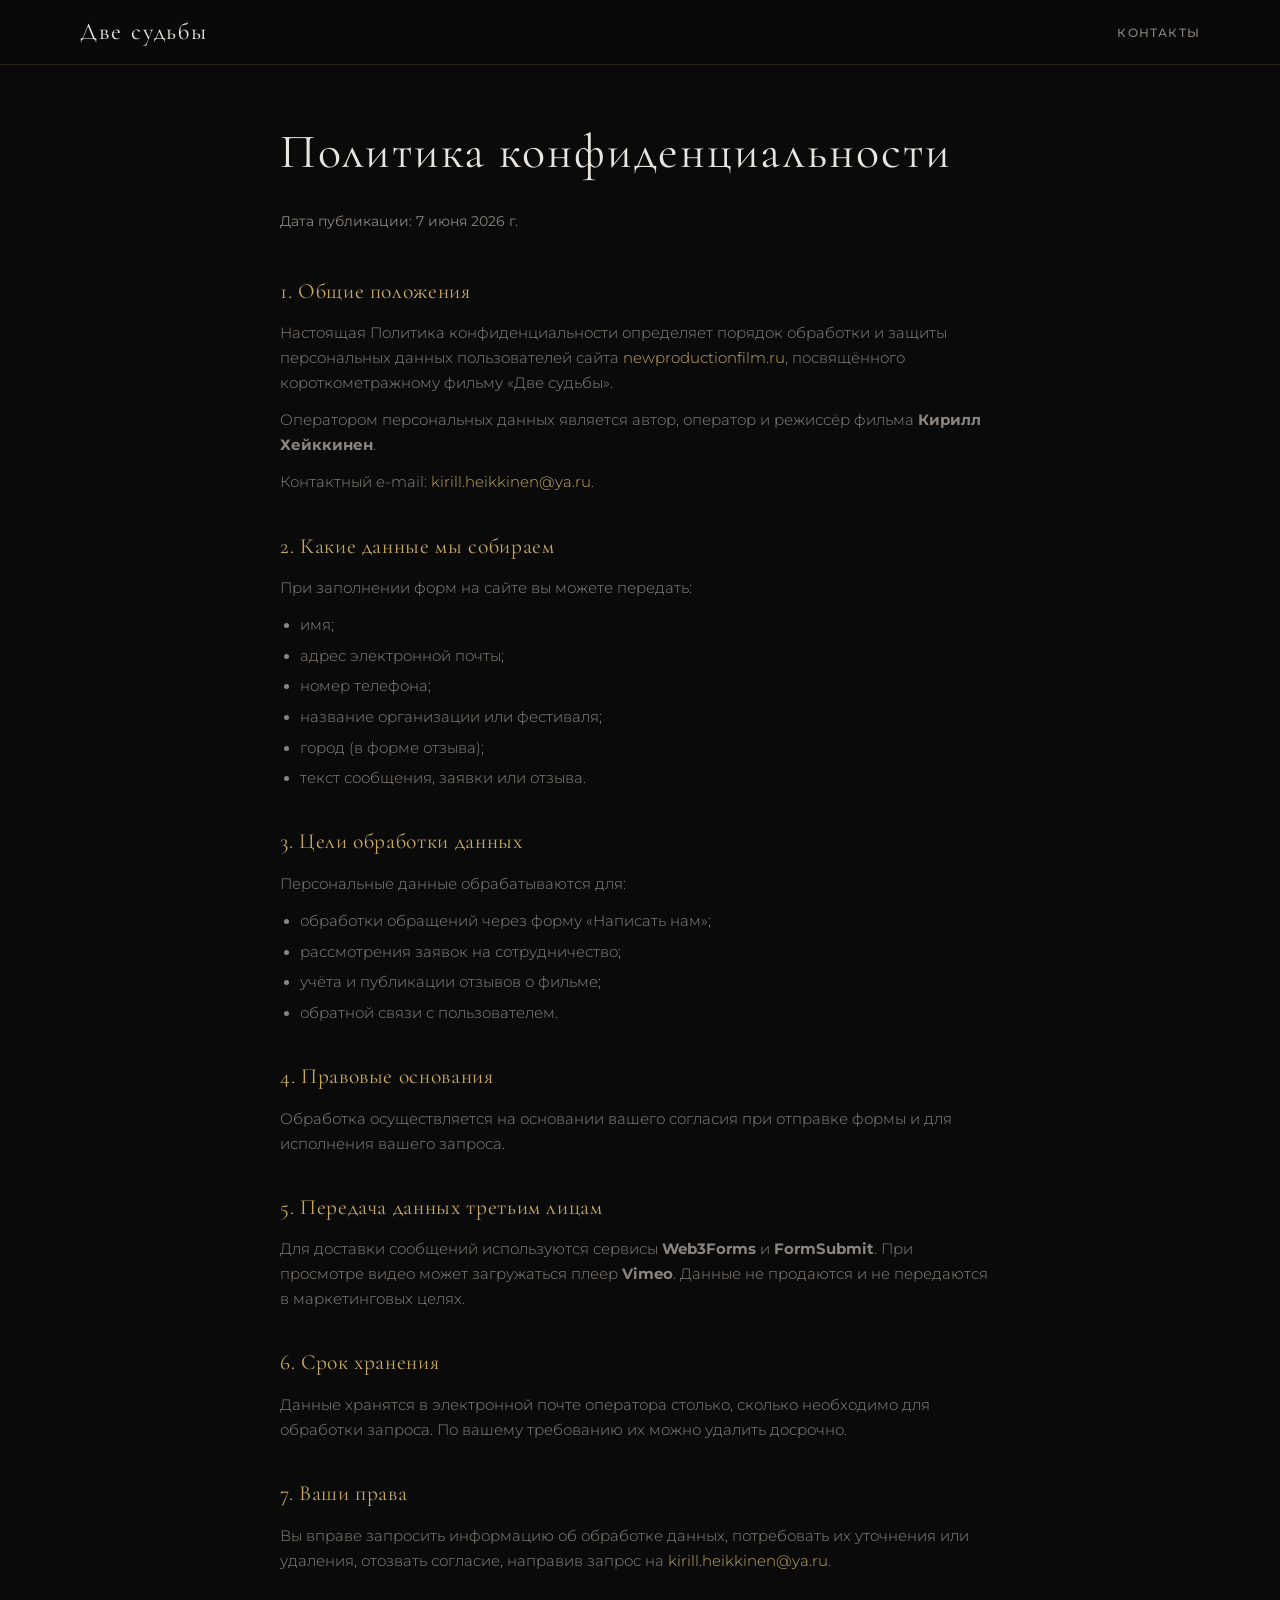
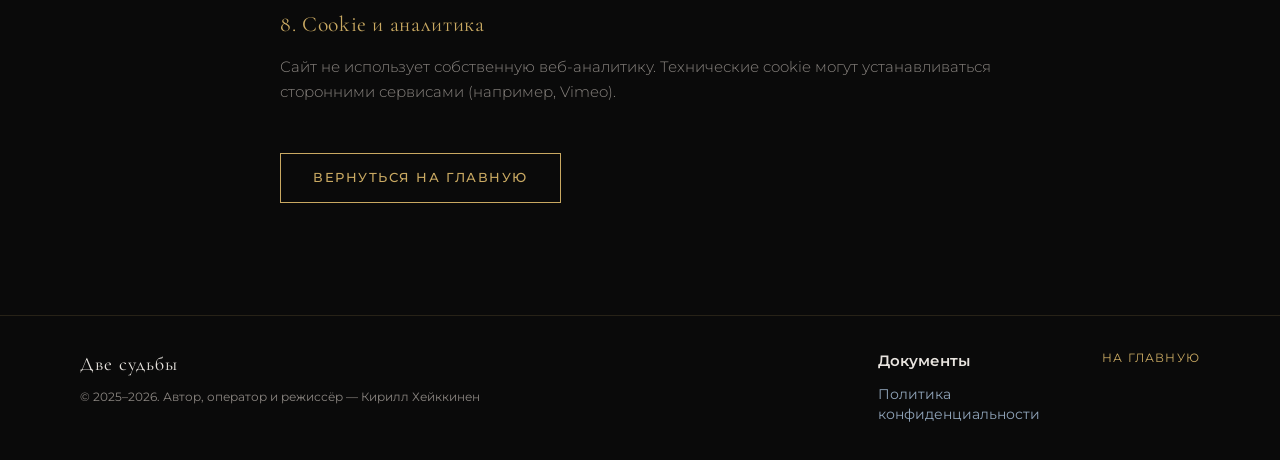
==== commit c7a6bb50: "изменения в политику  и доработка формы заявок" ====
--- a/privacy.html
+++ b/privacy.html
@@ -2,12 +2,131 @@
 <html lang="ru">
 <head>
   <meta charset="UTF-8">
-  <meta http-equiv="refresh" content="0;url=index.html#privacy">
   <meta name="viewport" content="width=device-width, initial-scale=1.0">
+  <meta name="description" content="Политика конфиденциальности сайта короткометражного фильма «Две судьбы».">
   <title>Политика конфиденциальности — Две судьбы</title>
-  <script>location.replace('index.html#privacy');</script>
+  <link rel="preconnect" href="https://fonts.googleapis.com">
+  <link rel="preconnect" href="https://fonts.gstatic.com" crossorigin>
+  <link href="https://fonts.googleapis.com/css2?family=Cormorant+Garamond:ital,wght@0,400;0,600;1,400&family=Montserrat:wght@300;400;500;600&display=swap" rel="stylesheet">
+  <link rel="stylesheet" href="styles.css">
 </head>
 <body>
-  <p><a href="index.html#privacy">Политика конфиденциальности</a></p>
+  <header class="header" id="top">
+    <nav class="nav container">
+      <a href="index.html" class="nav__logo">Две судьбы</a>
+      <ul class="nav__list">
+        <li><a href="index.html#contact">Контакты</a></li>
+      </ul>
+    </nav>
+  </header>
+
+  <main class="legal section">
+    <div class="container legal__content">
+      <h1 class="section__title">Политика конфиденциальности</h1>
+      <p class="legal__updated">Дата публикации: 7 июня 2026 г.</p>
+
+      <section class="legal__block">
+        <h2>1. Общие положения</h2>
+        <p>
+          Настоящая Политика конфиденциальности определяет порядок обработки и защиты персональных
+          данных пользователей сайта
+          <a href="https://newproductionfilm.ru">newproductionfilm.ru</a>,
+          посвящённого короткометражному фильму «Две судьбы».
+        </p>
+        <p>
+          Оператором персональных данных является автор, оператор и режиссёр фильма
+          <strong>Кирилл Хейккинен</strong>.
+        </p>
+        <p>
+          Контактный e-mail:
+          <a href="mailto:kirill.heikkinen@ya.ru">kirill.heikkinen@ya.ru</a>.
+        </p>
+      </section>
+
+      <section class="legal__block">
+        <h2>2. Какие данные мы собираем</h2>
+        <p>При заполнении форм на сайте вы можете передать:</p>
+        <ul>
+          <li>имя;</li>
+          <li>адрес электронной почты;</li>
+          <li>номер телефона;</li>
+          <li>название организации или фестиваля;</li>
+          <li>город (в форме отзыва);</li>
+          <li>текст сообщения, заявки или отзыва.</li>
+        </ul>
+      </section>
+
+      <section class="legal__block">
+        <h2>3. Цели обработки данных</h2>
+        <p>Персональные данные обрабатываются для:</p>
+        <ul>
+          <li>обработки обращений через форму «Написать нам»;</li>
+          <li>рассмотрения заявок на сотрудничество;</li>
+          <li>учёта и публикации отзывов о фильме;</li>
+          <li>обратной связи с пользователем.</li>
+        </ul>
+      </section>
+
+      <section class="legal__block">
+        <h2>4. Правовые основания</h2>
+        <p>
+          Обработка осуществляется на основании вашего согласия при отправке формы
+          и для исполнения вашего запроса.
+        </p>
+      </section>
+
+      <section class="legal__block">
+        <h2>5. Передача данных третьим лицам</h2>
+        <p>
+          Для доставки сообщений используются сервисы <strong>Web3Forms</strong> и <strong>FormSubmit</strong>.
+          При просмотре видео может загружаться плеер <strong>Vimeo</strong>.
+          Данные не продаются и не передаются в маркетинговых целях.
+        </p>
+      </section>
+
+      <section class="legal__block">
+        <h2>6. Срок хранения</h2>
+        <p>
+          Данные хранятся в электронной почте оператора столько, сколько необходимо для обработки запроса.
+          По вашему требованию их можно удалить досрочно.
+        </p>
+      </section>
+
+      <section class="legal__block">
+        <h2>7. Ваши права</h2>
+        <p>
+          Вы вправе запросить информацию об обработке данных, потребовать их уточнения или удаления,
+          отозвать согласие, направив запрос на
+          <a href="mailto:kirill.heikkinen@ya.ru">kirill.heikkinen@ya.ru</a>.
+        </p>
+      </section>
+
+      <section class="legal__block">
+        <h2>8. Cookie и аналитика</h2>
+        <p>
+          Сайт не использует собственную веб-аналитику. Технические cookie могут устанавливаться
+          сторонними сервисами (например, Vimeo).
+        </p>
+      </section>
+
+      <p class="legal__back">
+        <a href="index.html" class="btn btn--outline">Вернуться на главную</a>
+      </p>
+    </div>
+  </main>
+
+  <footer class="footer">
+    <div class="container footer__inner">
+      <div class="footer__brand">
+        <p class="footer__title">Две судьбы</p>
+        <p class="footer__copy">© 2025–2026. Автор, оператор и режиссёр — Кирилл Хейккинен</p>
+      </div>
+      <div class="footer__docs">
+        <p class="footer__docs-title">Документы</p>
+        <a href="privacy.html" class="footer__docs-link">Политика конфиденциальности</a>
+      </div>
+      <a href="index.html" class="footer__top">На главную</a>
+    </div>
+  </footer>
 </body>
 </html>
--- a/styles.css
+++ b/styles.css
@@ -0,0 +1,1068 @@
+/* ===== Variables ===== */
+@font-face {
+  font-family: 'MADE Evolve Sans EVO';
+  font-style: normal;
+  font-weight: 400;
+  font-display: swap;
+  src: url('fonts/made-evolve-sans-evo-regular.woff') format('woff');
+}
+
+:root {
+  --bg: #0a0a0a;
+  --bg-elevated: #111111;
+  --bg-card: #161616;
+  --text: #e8e4df;
+  --text-muted: #8a8580;
+  --accent: #c9a962;
+  --accent-dim: #9a7d3a;
+  --border: rgba(201, 169, 98, 0.15);
+  --font-display: 'Cormorant Garamond', Georgia, serif;
+  --font-body: 'Montserrat', system-ui, sans-serif;
+  --container: min(1120px, 92vw);
+  --radius: 4px;
+  --transition: 0.35s cubic-bezier(0.4, 0, 0.2, 1);
+}
+
+/* ===== Reset ===== */
+*, *::before, *::after { box-sizing: border-box; margin: 0; padding: 0; }
+
+html {
+  scroll-behavior: smooth;
+  font-size: 16px;
+}
+
+body {
+  font-family: var(--font-body);
+  background: var(--bg);
+  color: var(--text);
+  line-height: 1.7;
+  overflow-x: hidden;
+}
+
+img, video, iframe { display: block; max-width: 100%; }
+
+a { color: var(--accent); text-decoration: none; transition: color var(--transition); }
+a:hover { color: #dfc87a; }
+
+.container { width: var(--container); margin-inline: auto; }
+
+/* ===== Typography ===== */
+.section { padding: clamp(4rem, 10vw, 7rem) 0; }
+
+.section__title {
+  font-family: var(--font-display);
+  font-size: clamp(2rem, 5vw, 3rem);
+  font-weight: 400;
+  letter-spacing: 0.04em;
+  margin-bottom: 1rem;
+}
+
+.section__subtitle {
+  color: var(--text-muted);
+  font-size: 0.95rem;
+  font-weight: 300;
+  max-width: 520px;
+}
+
+.section__header { margin-bottom: 2.5rem; }
+
+/* ===== Buttons ===== */
+.btn {
+  display: inline-flex;
+  align-items: center;
+  justify-content: center;
+  padding: 0.85rem 2rem;
+  font-family: var(--font-body);
+  font-size: 0.8rem;
+  font-weight: 500;
+  letter-spacing: 0.12em;
+  text-transform: uppercase;
+  border: none;
+  cursor: pointer;
+  transition: all var(--transition);
+}
+
+.btn--primary {
+  background: var(--accent);
+  color: var(--bg);
+}
+
+.btn--primary:hover {
+  background: #dfc87a;
+  color: var(--bg);
+}
+
+.btn--outline {
+  background: transparent;
+  color: var(--accent);
+  border: 1px solid var(--accent);
+}
+
+.btn--outline:hover {
+  background: var(--accent);
+  color: var(--bg);
+}
+
+.btn--full { width: 100%; }
+
+/* ===== Header ===== */
+.header {
+  position: fixed;
+  top: 0;
+  left: 0;
+  right: 0;
+  z-index: 100;
+  background: rgba(10, 10, 10, 0.85);
+  backdrop-filter: blur(12px);
+  border-bottom: 1px solid var(--border);
+}
+
+.nav {
+  display: flex;
+  align-items: center;
+  justify-content: space-between;
+  height: 64px;
+}
+
+.nav__logo {
+  font-family: var(--font-display);
+  font-size: 1.5rem;
+  color: var(--text);
+  letter-spacing: 0.08em;
+}
+
+.nav__logo:hover { color: var(--accent); }
+
+.nav__list {
+  display: flex;
+  gap: 1.75rem;
+  list-style: none;
+}
+
+.nav__list a {
+  color: var(--text-muted);
+  font-size: 0.75rem;
+  font-weight: 500;
+  letter-spacing: 0.1em;
+  text-transform: uppercase;
+}
+
+.nav__list a:hover { color: var(--text); }
+
+.nav__toggle {
+  display: none;
+  flex-direction: column;
+  gap: 5px;
+  background: none;
+  border: none;
+  cursor: pointer;
+  padding: 4px;
+}
+
+.nav__toggle span {
+  display: block;
+  width: 24px;
+  height: 2px;
+  background: var(--text);
+  transition: var(--transition);
+}
+
+/* ===== Hero ===== */
+.hero {
+  position: relative;
+  background: var(--bg);
+  padding: calc(64px + 1.5rem) 0 4rem;
+}
+
+.hero__intro {
+  text-align: center;
+  margin-bottom: 1.75rem;
+}
+
+.hero__label {
+  font-size: 0.7rem;
+  letter-spacing: 0.25em;
+  text-transform: uppercase;
+  color: var(--accent);
+  margin-bottom: 1rem;
+}
+
+.hero__title {
+  font-family: 'MADE Evolve Sans EVO', var(--font-body), sans-serif;
+  font-size: clamp(2.5rem, 10vw, 5.5rem);
+  font-weight: 400;
+  line-height: 1;
+  letter-spacing: 0.06em;
+  margin: 0;
+}
+
+.hero__photo {
+  width: 100%;
+  margin: 0;
+  line-height: 0;
+}
+
+.hero__photo img {
+  width: 100%;
+  max-width: none;
+  height: auto;
+  display: block;
+}
+
+.hero__footer {
+  text-align: center;
+  max-width: 720px;
+  margin-top: 2rem;
+}
+
+.hero__tagline {
+  font-family: var(--font-display);
+  font-size: clamp(1.1rem, 2.5vw, 1.45rem);
+  font-style: italic;
+  font-weight: 400;
+  color: var(--text-muted);
+  line-height: 1.6;
+  margin: 0 0 2rem;
+}
+
+.hero__scroll {
+  position: absolute;
+  bottom: 2rem;
+  left: 50%;
+  transform: translateX(-50%);
+  z-index: 2;
+  display: flex;
+  flex-direction: column;
+  align-items: center;
+  gap: 0.5rem;
+  color: var(--text-muted);
+  font-size: 0.65rem;
+  letter-spacing: 0.2em;
+  text-transform: uppercase;
+  animation: bounce 2.5s ease-in-out infinite;
+}
+
+@keyframes bounce {
+  0%, 100% { transform: translateX(-50%) translateY(0); }
+  50% { transform: translateX(-50%) translateY(8px); }
+}
+
+/* ===== About ===== */
+.about { background: var(--bg-elevated); }
+
+.about__grid {
+  display: grid;
+  grid-template-columns: 1fr 1fr;
+  gap: 3rem;
+  align-items: start;
+}
+
+.about__text p {
+  color: var(--text-muted);
+  margin-bottom: 1.25rem;
+  font-weight: 300;
+}
+
+.about__text strong { color: var(--accent); font-weight: 500; }
+
+.about__stats {
+  display: grid;
+  grid-template-columns: 1fr 1fr;
+  gap: 1rem;
+}
+
+.stat {
+  background: var(--bg-card);
+  border: 1px solid var(--border);
+  padding: 1.5rem;
+  text-align: center;
+}
+
+.stat__number {
+  display: block;
+  font-family: var(--font-display);
+  font-size: 2rem;
+  color: var(--accent);
+  margin-bottom: 0.5rem;
+}
+
+.stat__label {
+  font-size: 0.75rem;
+  color: var(--text-muted);
+  letter-spacing: 0.05em;
+}
+
+/* ===== Video ===== */
+.video-block { max-width: 900px; margin-inline: auto; }
+
+.video-wrapper {
+  position: relative;
+  aspect-ratio: 16 / 9;
+  background: #000;
+  border: 1px solid var(--border);
+  overflow: hidden;
+}
+
+.video-wrapper iframe,
+.video-wrapper video {
+  position: absolute;
+  inset: 0;
+  width: 100%;
+  height: 100%;
+  border: none;
+}
+
+.video-poster {
+  position: absolute;
+  inset: 0;
+  display: flex;
+  flex-direction: column;
+  align-items: center;
+  justify-content: center;
+  gap: 1.25rem;
+  width: 100%;
+  height: 100%;
+  margin: 0;
+  padding: 2rem;
+  border: none;
+  background:
+    radial-gradient(ellipse at center, rgba(201, 169, 98, 0.12) 0%, transparent 70%),
+    #000;
+  color: var(--text);
+  font-family: var(--font-body);
+  cursor: pointer;
+  transition: background var(--transition), color var(--transition);
+}
+
+.video-poster:hover,
+.video-poster:focus-visible {
+  background:
+    radial-gradient(ellipse at center, rgba(201, 169, 98, 0.2) 0%, transparent 70%),
+    #0d0d0d;
+  color: var(--accent);
+  outline: none;
+}
+
+.video-poster__icon {
+  color: var(--accent);
+  transition: transform var(--transition), color var(--transition);
+}
+
+.video-poster:hover .video-poster__icon,
+.video-poster:focus-visible .video-poster__icon {
+  transform: scale(1.06);
+  color: #dfc87a;
+}
+
+.video-poster__label {
+  font-size: 0.8rem;
+  letter-spacing: 0.2em;
+  text-transform: uppercase;
+}
+
+.video-block__hint {
+  margin-top: 1rem;
+  font-size: 0.75rem;
+  color: var(--text-muted);
+  text-align: center;
+}
+
+.video-block__hint code {
+  background: var(--bg-card);
+  padding: 0.15em 0.4em;
+  border-radius: 3px;
+  font-size: 0.85em;
+}
+
+/* ===== Team ===== */
+.team { background: var(--bg-elevated); }
+
+.team__featured {
+  max-width: 560px;
+  margin: 2.5rem auto 0;
+  text-align: center;
+}
+
+.team__featured-photo {
+  overflow: hidden;
+  background: linear-gradient(135deg, #1a1815 0%, #0d0d0d 100%);
+  border: 1px solid var(--border);
+}
+
+.team__featured-photo img {
+  width: 100%;
+  height: auto;
+  object-fit: cover;
+}
+
+.team__featured-caption {
+  margin-top: 1.75rem;
+  color: var(--text-muted);
+  font-size: 1rem;
+  font-weight: 300;
+  line-height: 1.7;
+}
+
+.team__featured-caption p + p {
+  margin-top: 1.25rem;
+}
+
+.team__grid {
+  display: grid;
+  grid-template-columns: repeat(auto-fit, minmax(280px, 1fr));
+  gap: 2rem;
+  margin-top: 2.5rem;
+}
+
+.team-card {
+  display: flex;
+  flex-direction: column;
+  background: var(--bg-card);
+  border: 1px solid var(--border);
+  overflow: hidden;
+}
+
+.team-card__photo {
+  aspect-ratio: 4 / 5;
+  overflow: hidden;
+  background: linear-gradient(135deg, #1a1815 0%, #0d0d0d 100%);
+}
+
+.team-card__photo img {
+  width: 100%;
+  height: 100%;
+  object-fit: cover;
+  transition: transform 0.6s ease;
+}
+
+.team-card:hover .team-card__photo img { transform: scale(1.04); }
+
+.team-card__photo--placeholder::after {
+  content: 'Фото';
+  position: absolute;
+  inset: 0;
+  display: flex;
+  align-items: center;
+  justify-content: center;
+  color: var(--text-muted);
+  font-size: 0.85rem;
+  letter-spacing: 0.1em;
+}
+
+.team-card__photo { position: relative; }
+
+.team-card__info { padding: 1.5rem; }
+
+.team-card__info h3 {
+  font-family: var(--font-display);
+  font-size: 1.6rem;
+  font-weight: 400;
+  margin-bottom: 0.35rem;
+}
+
+.team-card__role {
+  color: var(--accent);
+  font-size: 0.8rem;
+  letter-spacing: 0.08em;
+  text-transform: uppercase;
+  margin-bottom: 0.5rem;
+}
+
+.team-card__desc {
+  color: var(--text-muted);
+  font-size: 0.9rem;
+  font-weight: 300;
+}
+
+/* ===== Vertical Videos ===== */
+.vertical-videos {
+  display: flex;
+  justify-content: center;
+  gap: 2rem;
+  flex-wrap: wrap;
+}
+
+.vertical-video { text-align: center; }
+
+.vertical-video__frame {
+  width: min(280px, 80vw);
+  aspect-ratio: 9 / 16;
+  background: #000;
+  border: 1px solid var(--border);
+  overflow: hidden;
+  margin-inline: auto;
+}
+
+.vertical-video__frame video {
+  width: 100%;
+  height: 100%;
+  object-fit: cover;
+}
+
+.vertical-video__frame--placeholder {
+  display: flex;
+  align-items: center;
+  justify-content: center;
+  background: var(--bg-card);
+}
+
+.vertical-video__coming {
+  text-align: center;
+  color: var(--text-muted);
+}
+
+.vertical-video__coming svg { margin: 0 auto 1rem; opacity: 0.4; }
+
+.vertical-video__coming p {
+  font-size: 0.85rem;
+  line-height: 1.5;
+}
+
+.vertical-video__caption {
+  margin-top: 0.75rem;
+  font-size: 0.8rem;
+  color: var(--text-muted);
+  letter-spacing: 0.08em;
+}
+
+/* ===== Gallery ===== */
+.gallery { background: var(--bg); }
+
+.gallery__grid {
+  display: grid;
+  grid-template-columns: repeat(6, 1fr);
+  gap: 1rem;
+  max-width: 960px;
+  margin-inline: auto;
+}
+
+.gallery__item {
+  position: relative;
+  overflow: hidden;
+  border: 1px solid var(--border);
+  padding: 0;
+  cursor: pointer;
+  background: var(--bg-card);
+  min-height: 0;
+}
+
+.gallery__item--hero {
+  grid-column: 1 / -1;
+  aspect-ratio: 3 / 2;
+}
+
+.gallery__item--pair {
+  grid-column: span 3;
+  aspect-ratio: 3 / 2;
+}
+
+.gallery__item--trio {
+  grid-column: span 2;
+  aspect-ratio: 3 / 4;
+}
+
+.gallery__item img {
+  width: 100%;
+  height: 100%;
+  object-fit: cover;
+  object-position: center;
+  transition: transform 0.6s ease, opacity 0.5s ease;
+}
+
+.gallery__item::after {
+  content: '';
+  position: absolute;
+  inset: 0;
+  background: rgba(201, 169, 98, 0);
+  transition: background var(--transition);
+  pointer-events: none;
+}
+
+.gallery__item:hover img { transform: scale(1.04); }
+.gallery__item:hover::after { background: rgba(201, 169, 98, 0.1); }
+
+.gallery__item:focus-visible {
+  outline: 2px solid var(--accent);
+  outline-offset: 2px;
+}
+
+@media (max-width: 720px) {
+  .gallery__grid {
+    grid-template-columns: repeat(2, 1fr);
+    max-width: 100%;
+  }
+
+  .gallery__item--hero {
+    grid-column: 1 / -1;
+  }
+
+  .gallery__item--pair {
+    grid-column: span 1;
+    aspect-ratio: 4 / 3;
+  }
+
+  .gallery__item--trio {
+    grid-column: span 1;
+    aspect-ratio: 3 / 4;
+  }
+
+  .gallery__item--trio:last-child {
+    grid-column: 1 / -1;
+    max-width: 50%;
+    margin-inline: auto;
+    width: 100%;
+  }
+}
+
+@media (max-width: 520px) {
+  .gallery__grid {
+    grid-template-columns: 1fr;
+    gap: 0.75rem;
+  }
+
+  .gallery__item--hero,
+  .gallery__item--pair {
+    grid-column: 1 / -1;
+    max-width: none;
+    aspect-ratio: 3 / 2;
+  }
+
+  .gallery__item--trio {
+    grid-column: 1 / -1;
+    max-width: none;
+    aspect-ratio: 3 / 4;
+  }
+}
+
+/* ===== Contact ===== */
+.contact { background: var(--bg-elevated); }
+
+.contact__grid {
+  display: grid;
+  grid-template-columns: 1fr 1.2fr;
+  gap: 3rem;
+  align-items: start;
+}
+
+.contact__info p {
+  color: var(--text-muted);
+  font-weight: 300;
+  margin-bottom: 1.5rem;
+}
+
+.contact__links { list-style: none; }
+
+.contact__links li {
+  display: flex;
+  align-items: center;
+  gap: 0.75rem;
+  margin-bottom: 0.75rem;
+}
+
+.contact__icon { font-size: 1.1rem; }
+
+.contact__link-btn {
+  background: none;
+  border: none;
+  padding: 0;
+  font: inherit;
+  color: var(--accent);
+  cursor: pointer;
+  text-align: left;
+  transition: color var(--transition);
+}
+
+.contact__link-btn:hover { color: #dfc87a; }
+
+.contact__write-btn { margin-top: 1.75rem; }
+
+.contact-form,
+.review-form {
+  background: var(--bg-card);
+  border: 1px solid var(--border);
+  padding: 2rem;
+}
+
+.contact-form__title,
+.review-form__title {
+  font-family: var(--font-display);
+  font-size: 1.3rem;
+  font-weight: 400;
+  margin-bottom: 1.5rem;
+  line-height: 1.4;
+}
+
+.form-group { margin-bottom: 1.25rem; }
+
+.form-row {
+  display: grid;
+  grid-template-columns: 1fr 1fr;
+  gap: 1rem;
+}
+
+.form-group label {
+  display: block;
+  font-size: 0.7rem;
+  letter-spacing: 0.1em;
+  text-transform: uppercase;
+  color: var(--text-muted);
+  margin-bottom: 0.4rem;
+}
+
+.form-group input,
+.form-group textarea {
+  width: 100%;
+  padding: 0.75rem 1rem;
+  background: var(--bg);
+  border: 1px solid var(--border);
+  color: var(--text);
+  font-family: var(--font-body);
+  font-size: 0.9rem;
+  transition: border-color var(--transition);
+}
+
+.form-group input:focus,
+.form-group textarea:focus {
+  outline: none;
+  border-color: var(--accent);
+}
+
+.form-group textarea { resize: vertical; min-height: 100px; }
+
+.form-success {
+  margin-top: 1rem;
+  color: var(--accent);
+  font-size: 0.85rem;
+  text-align: center;
+}
+
+.form-error {
+  margin-top: 1rem;
+  color: #c96a62;
+  font-size: 0.85rem;
+  text-align: center;
+}
+
+.form-checkbox {
+  display: flex;
+  align-items: flex-start;
+  gap: 0.75rem;
+  margin-bottom: 1.25rem;
+}
+
+.form-checkbox input[type="checkbox"] {
+  width: 1rem;
+  height: 1rem;
+  margin-top: 0.2rem;
+  flex-shrink: 0;
+  accent-color: var(--accent);
+  cursor: pointer;
+}
+
+.form-checkbox label {
+  font-size: 0.85rem;
+  font-weight: 300;
+  color: var(--text-muted);
+  line-height: 1.5;
+  text-transform: none;
+  letter-spacing: normal;
+  cursor: pointer;
+}
+
+.form-botcheck {
+  position: absolute;
+  left: -9999px;
+  opacity: 0;
+  pointer-events: none;
+}
+
+/* ===== Modal ===== */
+.modal {
+  position: fixed;
+  inset: 0;
+  z-index: 300;
+  display: flex;
+  align-items: center;
+  justify-content: center;
+  padding: 1.5rem;
+}
+
+.modal[hidden] { display: none; }
+
+.modal__backdrop {
+  position: absolute;
+  inset: 0;
+  background: rgba(0, 0, 0, 0.88);
+  backdrop-filter: blur(4px);
+}
+
+.modal__panel {
+  position: relative;
+  width: min(100%, 540px);
+  max-height: min(92vh, 720px);
+  overflow-y: auto;
+  z-index: 1;
+}
+
+.modal__panel .contact-form {
+  margin: 0;
+}
+
+.modal__close {
+  position: absolute;
+  top: 0.75rem;
+  right: 0.75rem;
+  z-index: 2;
+  background: none;
+  border: none;
+  color: var(--text-muted);
+  font-size: 2rem;
+  line-height: 1;
+  cursor: pointer;
+  padding: 0.25rem 0.5rem;
+  transition: color var(--transition);
+}
+
+.modal__close:hover { color: var(--accent); }
+
+/* ===== Reviews ===== */
+.reviews__grid {
+  display: grid;
+  grid-template-columns: repeat(auto-fit, minmax(280px, 1fr));
+  gap: 1.5rem;
+  margin-bottom: 3rem;
+}
+
+.review-card {
+  background: var(--bg-card);
+  border: 1px solid var(--border);
+  border-left: 3px solid var(--accent);
+  padding: 1.75rem;
+}
+
+.review-card p {
+  font-family: var(--font-display);
+  font-size: 1.15rem;
+  font-style: italic;
+  line-height: 1.6;
+  margin-bottom: 1rem;
+}
+
+.review-card footer {
+  font-size: 0.75rem;
+  color: var(--text-muted);
+  letter-spacing: 0.05em;
+}
+
+.review-form { max-width: 640px; }
+
+/* ===== Footer ===== */
+.footer {
+  border-top: 1px solid var(--border);
+  padding: 2rem 0;
+}
+
+.footer__inner {
+  display: grid;
+  grid-template-columns: 1fr auto auto;
+  align-items: start;
+  gap: 2rem 3rem;
+}
+
+.footer__brand {
+  min-width: 0;
+}
+
+.footer__title {
+  font-family: var(--font-display);
+  font-size: 1.2rem;
+  letter-spacing: 0.06em;
+}
+
+.footer__copy {
+  font-size: 0.75rem;
+  color: var(--text-muted);
+  margin-top: 0.35rem;
+}
+
+.footer__docs-title {
+  font-size: 0.95rem;
+  font-weight: 600;
+  color: var(--text);
+  margin-bottom: 0.6rem;
+}
+
+.footer__docs-link {
+  display: inline-block;
+  max-width: 11rem;
+  font-size: 0.88rem;
+  font-weight: 400;
+  line-height: 1.45;
+  color: #8fa3b8;
+}
+
+.footer__docs-link:hover {
+  color: var(--accent);
+}
+
+.footer__top {
+  font-size: 0.75rem;
+  letter-spacing: 0.1em;
+  text-transform: uppercase;
+  white-space: nowrap;
+}
+
+@media (max-width: 720px) {
+  .footer__inner {
+    grid-template-columns: 1fr;
+    gap: 1.5rem;
+  }
+}
+
+/* ===== Legal pages ===== */
+.legal__content {
+  max-width: 720px;
+}
+
+.legal__updated {
+  color: var(--text-muted);
+  font-size: 0.85rem;
+  margin-bottom: 2.5rem;
+}
+
+.legal__block {
+  margin-bottom: 2rem;
+}
+
+.legal__block h2,
+.legal__block h3 {
+  font-family: var(--font-display);
+  font-size: 1.35rem;
+  font-weight: 400;
+  letter-spacing: 0.03em;
+  margin-bottom: 0.75rem;
+  color: var(--accent);
+}
+
+.legal__block h3 {
+  font-size: 1.15rem;
+}
+
+.legal__block p,
+.legal__block li {
+  color: var(--text-muted);
+  font-size: 0.92rem;
+  font-weight: 300;
+}
+
+.legal__block p {
+  margin-bottom: 0.75rem;
+}
+
+.legal__block ul {
+  margin: 0.5rem 0 0.75rem 1.25rem;
+}
+
+.legal__block li {
+  margin-bottom: 0.35rem;
+}
+
+.legal__back {
+  margin-top: 3rem;
+}
+
+/* ===== Lightbox ===== */
+.lightbox {
+  position: fixed;
+  inset: 0;
+  z-index: 200;
+  background: rgba(0, 0, 0, 0.92);
+  display: flex;
+  align-items: center;
+  justify-content: center;
+}
+
+.lightbox[hidden] { display: none; }
+
+.lightbox__img {
+  max-width: 90vw;
+  max-height: 85vh;
+  object-fit: contain;
+}
+
+.lightbox__close,
+.lightbox__prev,
+.lightbox__next {
+  position: absolute;
+  background: none;
+  border: none;
+  color: var(--text);
+  font-size: 2rem;
+  cursor: pointer;
+  padding: 1rem;
+  line-height: 1;
+  transition: color var(--transition);
+  z-index: 1;
+}
+
+.lightbox__close:hover,
+.lightbox__prev:hover,
+.lightbox__next:hover { color: var(--accent); }
+
+.lightbox__close { top: 1rem; right: 1rem; font-size: 2.5rem; }
+.lightbox__prev { left: 1rem; top: 50%; transform: translateY(-50%); }
+.lightbox__next { right: 1rem; top: 50%; transform: translateY(-50%); }
+
+/* ===== Reveal Animation ===== */
+.reveal {
+  opacity: 0;
+  transform: translateY(24px);
+  transition: opacity 0.7s ease, transform 0.7s ease;
+}
+
+.reveal.visible {
+  opacity: 1;
+  transform: translateY(0);
+}
+
+/* ===== Responsive ===== */
+@media (max-width: 768px) {
+  .nav__toggle { display: flex; }
+
+  .nav__list {
+    position: fixed;
+    top: 64px;
+    left: 0;
+    right: 0;
+    background: rgba(10, 10, 10, 0.97);
+    flex-direction: column;
+    padding: 1.5rem 2rem 2rem;
+    gap: 1.25rem;
+    border-bottom: 1px solid var(--border);
+    transform: translateY(-120%);
+    opacity: 0;
+    pointer-events: none;
+    transition: var(--transition);
+  }
+
+  .nav__list.open {
+    transform: translateY(0);
+    opacity: 1;
+    pointer-events: auto;
+  }
+
+  .about__grid,
+  .contact__grid {
+    grid-template-columns: 1fr;
+  }
+
+  .form-row { grid-template-columns: 1fr; }
+
+  .about__stats { grid-template-columns: 1fr 1fr; }
+
+  .hero__scroll { display: none; }
+}
+
+@media (max-width: 480px) {
+  .about__stats { grid-template-columns: 1fr; }
+}
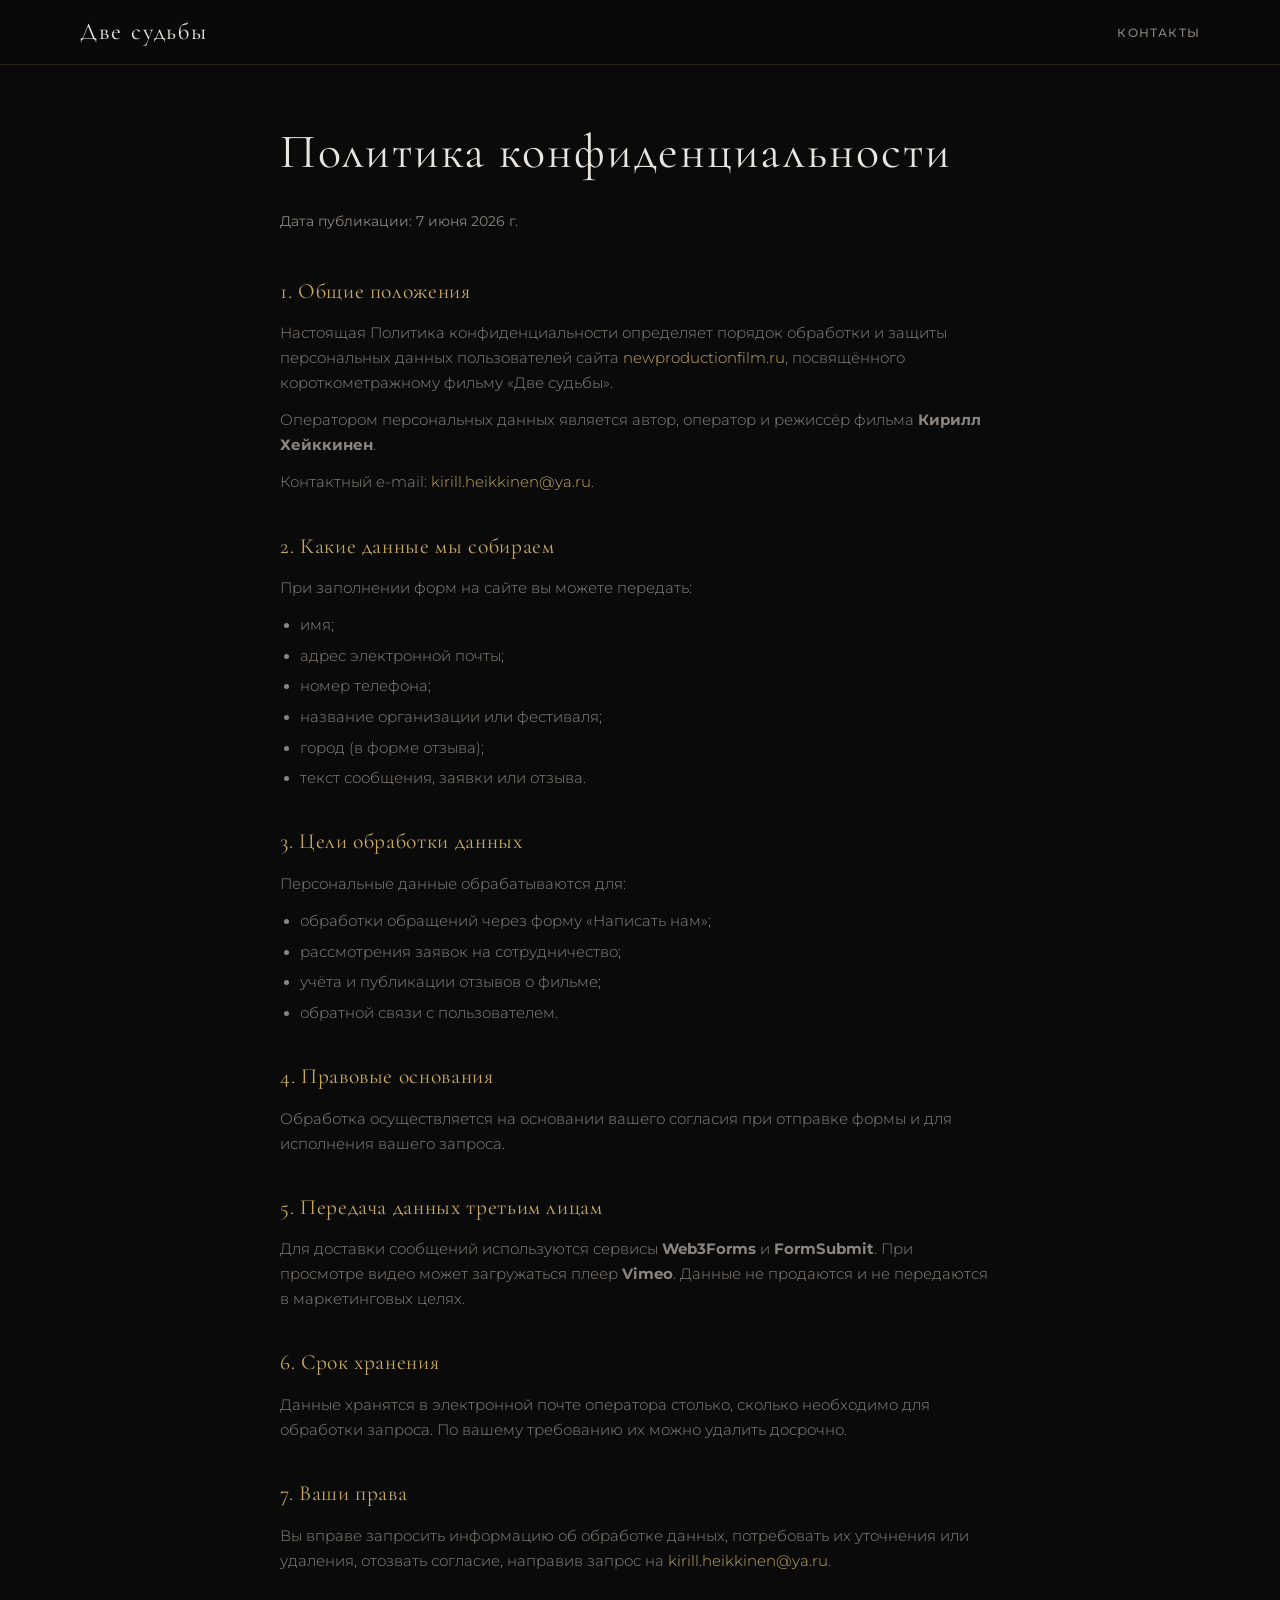
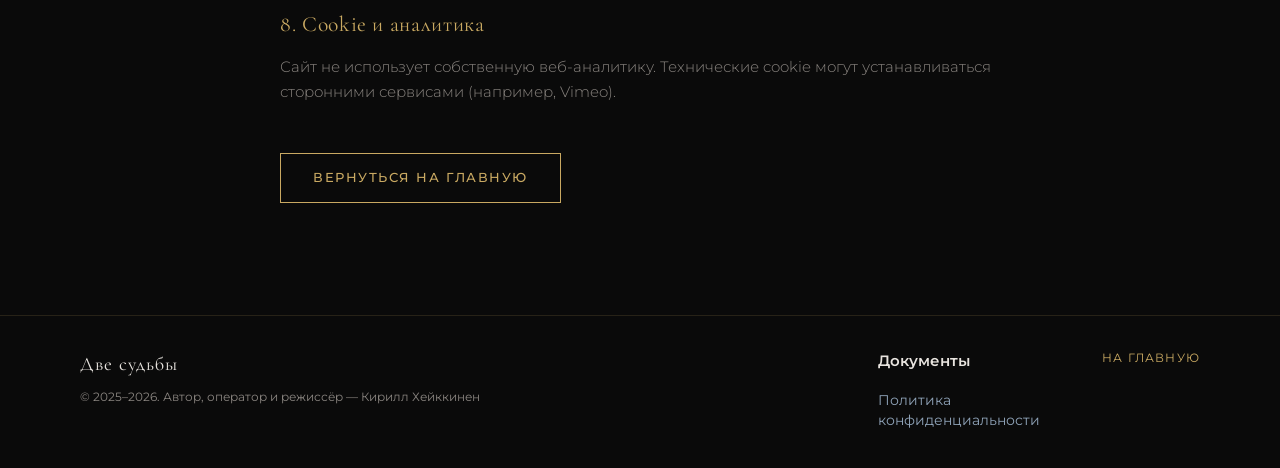
==== commit 88f42886: "политика конфиденциальности" ====
--- a/privacy.html
+++ b/privacy.html
@@ -14,6 +14,9 @@
   <header class="header" id="top">
     <nav class="nav container">
       <a href="index.html" class="nav__logo">Две судьбы</a>
+      <button class="nav__toggle" aria-label="Открыть меню" aria-expanded="false">
+        <span></span><span></span><span></span>
+      </button>
       <ul class="nav__list">
         <li><a href="index.html#contact">Контакты</a></li>
       </ul>
@@ -123,10 +126,12 @@
       </div>
       <div class="footer__docs">
         <p class="footer__docs-title">Документы</p>
-        <a href="privacy.html" class="footer__docs-link">Политика конфиденциальности</a>
+        <a href="/privacy.html" class="footer__docs-link">Политика конфиденциальности</a>
       </div>
       <a href="index.html" class="footer__top">На главную</a>
     </div>
   </footer>
+
+  <script src="script.js"></script>
 </body>
 </html>
--- a/styles.css
+++ b/styles.css
@@ -71,6 +71,9 @@
   display: inline-flex;
   align-items: center;
   justify-content: center;
+  min-height: 44px;
+  touch-action: manipulation;
+  -webkit-tap-highlight-color: rgba(201, 169, 98, 0.2);
   padding: 0.85rem 2rem;
   font-family: var(--font-body);
   font-size: 0.8rem;
@@ -801,6 +804,7 @@
   width: min(100%, 540px);
   max-height: min(92vh, 720px);
   overflow-y: auto;
+  -webkit-overflow-scrolling: touch;
   z-index: 1;
 }
 
@@ -858,6 +862,8 @@
 
 /* ===== Footer ===== */
 .footer {
+  position: relative;
+  z-index: 10;
   border-top: 1px solid var(--border);
   padding: 2rem 0;
 }
@@ -893,12 +899,17 @@
 }
 
 .footer__docs-link {
-  display: inline-block;
+  display: inline-flex;
+  align-items: center;
   max-width: 11rem;
+  min-height: 44px;
+  padding: 0.35rem 0;
   font-size: 0.88rem;
   font-weight: 400;
   line-height: 1.45;
   color: #8fa3b8;
+  touch-action: manipulation;
+  -webkit-tap-highlight-color: rgba(201, 169, 98, 0.2);
 }
 
 .footer__docs-link:hover {
@@ -1027,9 +1038,16 @@
 
 /* ===== Responsive ===== */
 @media (max-width: 768px) {
-  .nav__toggle { display: flex; }
+  .nav__toggle {
+    display: flex;
+    min-width: 44px;
+    min-height: 44px;
+    align-items: center;
+    justify-content: center;
+  }
 
   .nav__list {
+    display: none;
     position: fixed;
     top: 64px;
     left: 0;
@@ -1039,16 +1057,11 @@
     padding: 1.5rem 2rem 2rem;
     gap: 1.25rem;
     border-bottom: 1px solid var(--border);
-    transform: translateY(-120%);
-    opacity: 0;
-    pointer-events: none;
-    transition: var(--transition);
+    z-index: 99;
   }
 
   .nav__list.open {
-    transform: translateY(0);
-    opacity: 1;
-    pointer-events: auto;
+    display: flex;
   }
 
   .about__grid,
